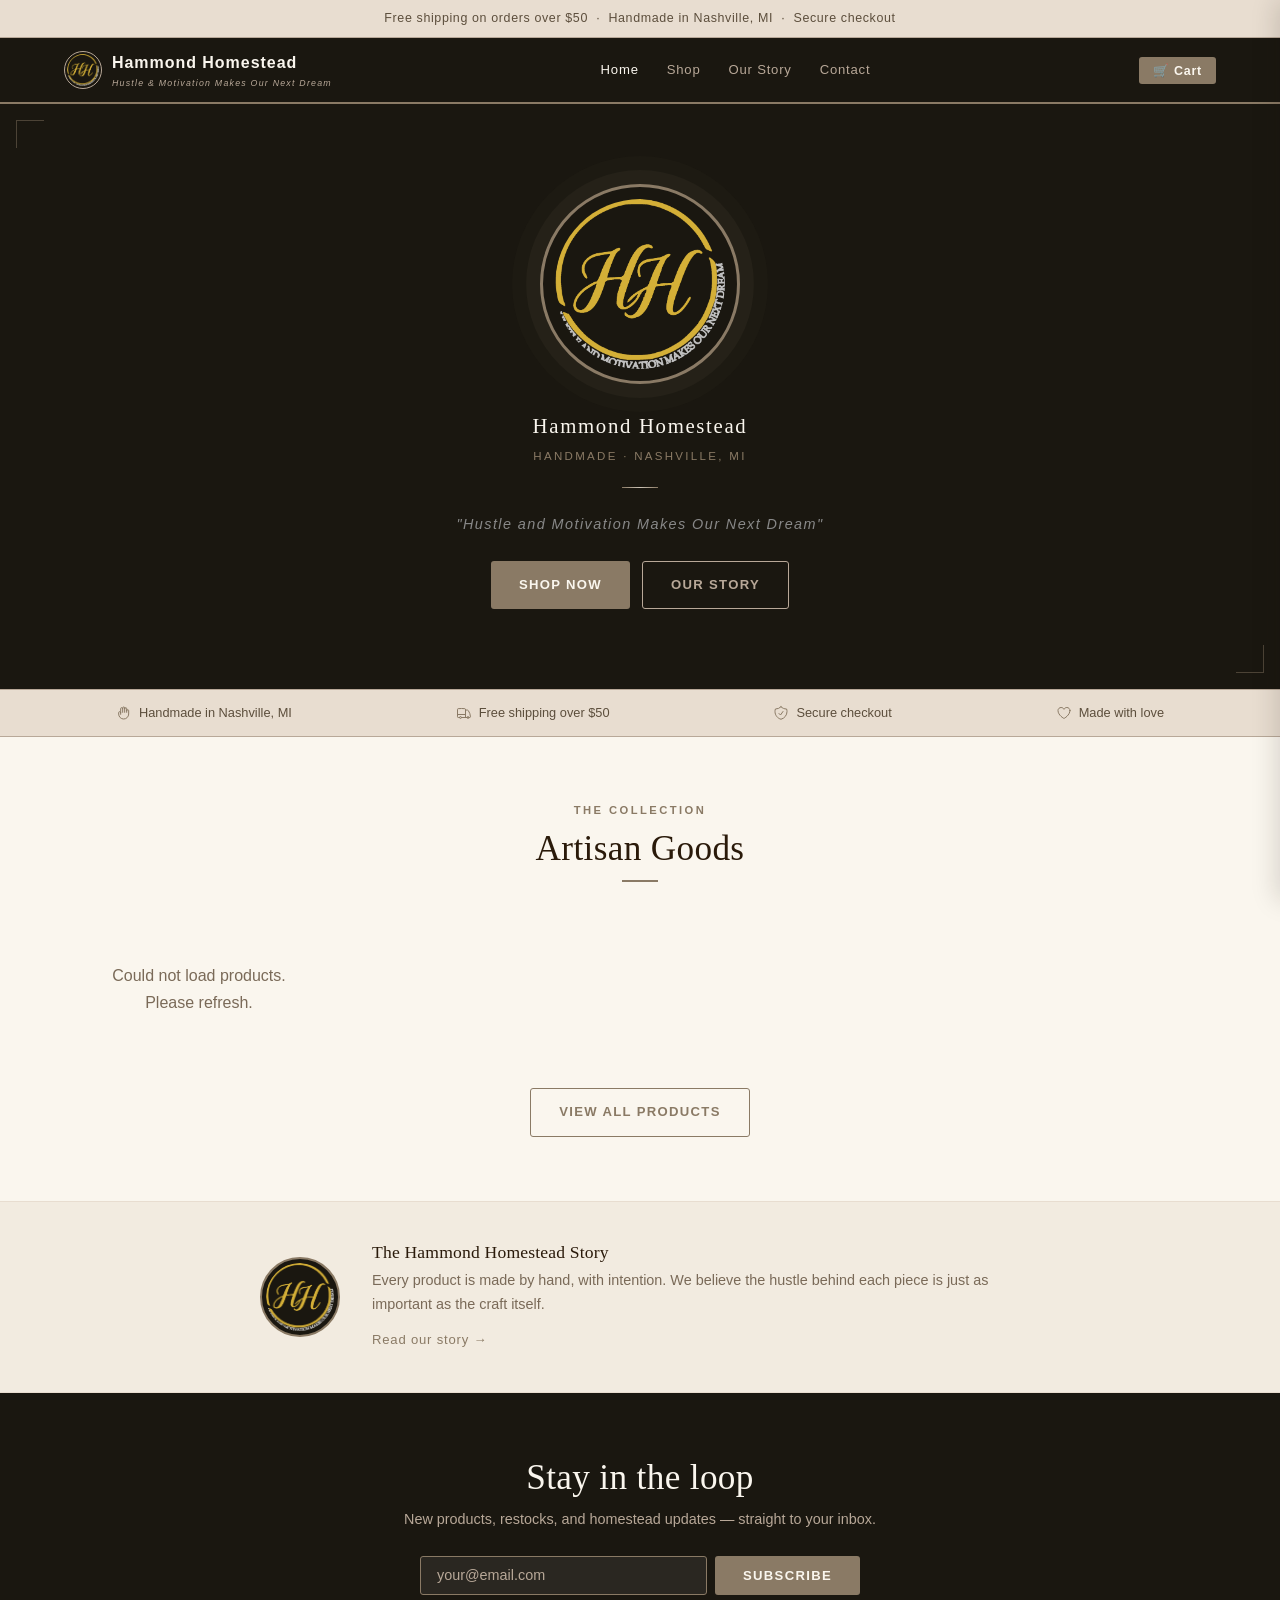
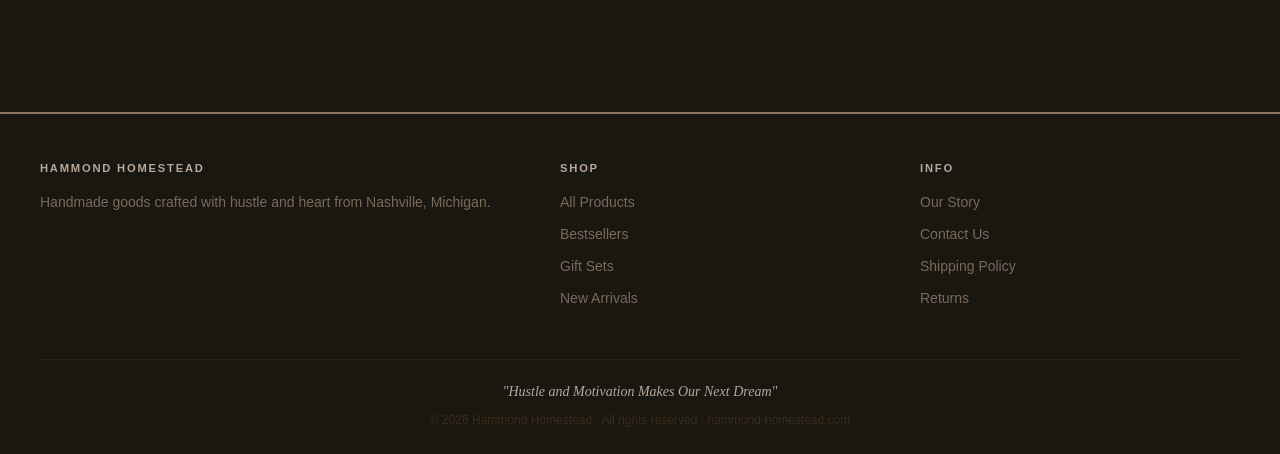
==== index.html @ 73b8877f "Add files via upload" ====
<!DOCTYPE html>
<html lang="en">
<head>
  <meta charset="UTF-8">
  <meta name="viewport" content="width=device-width, initial-scale=1.0">
  <meta name="description" content="Hammond Homestead — Handmade artisan goods crafted with hustle and heart from Nashville, Michigan.">
  <title>Hammond Homestead — Handmade Artisan Goods</title>
  <link rel="stylesheet" href="css/style.css">
  <link rel="icon" href="images/favicon.png" type="image/png">
</head>
<body>

<!-- ANNOUNCEMENT BAR -->
<div class="announcement-bar">
  Free shipping on orders over $50 &nbsp;·&nbsp; Handmade in Nashville, MI &nbsp;·&nbsp; Secure checkout
</div>

<!-- HEADER -->
<header class="site-header">
  <div class="container header-inner">
    <a href="index.html" class="header-logo">
      <div class="header-logo-ring">
        <img src="images/logo.png" alt="HH" onerror="this.style.display='none';this.nextElementSibling.style.display='block'">
        <span style="display:none;">HH</span>
      </div>
      <div class="header-logo-text">
        Hammond Homestead
        <small>Hustle &amp; Motivation Makes Our Next Dream</small>
      </div>
    </a>
    <nav class="header-nav">
      <a href="index.html" class="active">Home</a>
      <a href="shop.html">Shop</a>
      <a href="story.html">Our Story</a>
      <a href="contact.html">Contact</a>
    </nav>
    <div class="header-actions">
      <button class="cart-btn" onclick="openCart()">
        🛒 Cart <span class="cart-count" style="display:none;">0</span>
      </button>
      <button class="menu-toggle" onclick="toggleMenu()" aria-label="Menu">☰</button>
    </div>
  </div>
  <div class="mobile-menu" id="mobile-menu">
    <a href="index.html">Home</a>
    <a href="shop.html">Shop</a>
    <a href="story.html">Our Story</a>
    <a href="contact.html">Contact</a>
  </div>
</header>

<!-- HERO -->
<section class="hero">
  <div class="hero-content">
    <div style="position:relative;display:inline-block;margin-bottom:24px;">
      <div style="width:200px;height:200px;border-radius:50%;border:3px solid #8A7A65;background:#1A1710;display:flex;align-items:center;justify-content:center;margin:0 auto;box-shadow:0 0 0 14px rgba(138,122,101,0.07),0 0 0 28px rgba(138,122,101,0.03);">
        <img src="images/logo.png" alt="Hammond Homestead" style="width:170px;height:170px;object-fit:contain;border-radius:50%;"
          onerror="this.style.display='none';this.nextElementSibling.style.display='block'">
        <span style="display:none;font-size:72px;font-style:italic;font-weight:bold;color:#FAF6EE;font-family:Georgia,serif;">HH</span>
      </div>
    </div>
    <div style="font-size:1.3rem;color:#FAF6EE;font-family:Georgia,serif;letter-spacing:.08em;margin-bottom:4px;">Hammond Homestead</div>
    <div style="font-size:.72rem;color:#8A7A65;font-family:Arial,sans-serif;letter-spacing:.2em;text-transform:uppercase;margin-bottom:20px;">Handmade &middot; Nashville, MI</div>
    <hr class="hero-rule">
    <p class="hero-sub">"Hustle and Motivation Makes Our Next Dream"</p>
    <div class="hero-btns">
      <a href="shop.html" class="btn btn-primary">Shop Now</a>
      <a href="story.html" class="btn btn-ghost">Our Story</a>
    </div>
  </div>
</section>

<!-- TRUST BAR -->
<div class="trust-bar">
  <div class="trust-bar-inner">
    <div class="trust-item">
      <svg width="16" height="16" fill="none" stroke="currentColor" stroke-width="1.5" viewBox="0 0 24 24"><path stroke-linecap="round" stroke-linejoin="round" d="M7 11.5V14m0-2.5v-6a1.5 1.5 0 113 0m-3 6a1.5 1.5 0 00-3 0v2a7.5 7.5 0 0015 0v-5a1.5 1.5 0 00-3 0m-6-3V11m0-5.5v-1a1.5 1.5 0 013 0v1m0 0V11m0-5.5a1.5 1.5 0 013 0v3m0 0V11"/></svg>
      Handmade in Nashville, MI
    </div>
    <div class="trust-item">
      <svg width="16" height="16" fill="none" stroke="currentColor" stroke-width="1.5" viewBox="0 0 24 24"><path stroke-linecap="round" stroke-linejoin="round" d="M8.25 18.75a1.5 1.5 0 01-3 0m3 0a1.5 1.5 0 00-3 0m3 0h6m-9 0H3.375a1.125 1.125 0 01-1.125-1.125V14.25m17.25 4.5a1.5 1.5 0 01-3 0m3 0a1.5 1.5 0 00-3 0m3 0h1.125c.621 0 1.129-.504 1.09-1.124a17.902 17.902 0 00-3.213-9.193 2.056 2.056 0 00-1.58-.86H14.25M16.5 18.75h-2.25m0-11.177v-.958c0-.568-.422-1.048-.987-1.106a48.554 48.554 0 00-10.026 0 1.106 1.106 0 00-.987 1.106v7.635m12-6.677v6.677m0 4.5v-4.5m0 0h-12"/></svg>
      Free shipping over $50
    </div>
    <div class="trust-item">
      <svg width="16" height="16" fill="none" stroke="currentColor" stroke-width="1.5" viewBox="0 0 24 24"><path stroke-linecap="round" stroke-linejoin="round" d="M9 12.75L11.25 15 15 9.75m-3-7.036A11.959 11.959 0 013.598 6 11.99 11.99 0 003 9.749c0 5.592 3.824 10.29 9 11.623 5.176-1.332 9-6.03 9-11.622 0-1.31-.21-2.571-.598-3.751h-.152c-3.196 0-6.1-1.248-8.25-3.285z"/></svg>
      Secure checkout
    </div>
    <div class="trust-item">
      <svg width="16" height="16" fill="none" stroke="currentColor" stroke-width="1.5" viewBox="0 0 24 24"><path stroke-linecap="round" stroke-linejoin="round" d="M21 8.25c0-2.485-2.099-4.5-4.688-4.5-1.935 0-3.597 1.126-4.312 2.733-.715-1.607-2.377-2.733-4.313-2.733C5.1 3.75 3 5.765 3 8.25c0 7.22 9 12 9 12s9-4.78 9-12z"/></svg>
      Made with love
    </div>
  </div>
</div>

<!-- FEATURED PRODUCTS -->
<section class="section">
  <div class="container">
    <div class="section-header">
      <span class="eyebrow">The Collection</span>
      <h2>Artisan Goods</h2>
      <hr class="section-rule">
    </div>
    <div class="product-grid" id="featured-products"></div>
    <div style="text-align:center;margin-top:2.5rem;">
      <a href="shop.html" class="btn btn-outline">View All Products</a>
    </div>
  </div>
</section>

<!-- STORY BAND -->
<div class="story-band">
  <div class="story-band-inner">
    <div class="story-seal">
      <img src="images/logo.png" alt="HH" onerror="this.style.display='none';this.nextElementSibling.style.display='block'">
      <span style="display:none;">HH</span>
    </div>
    <div class="story-text">
      <h3>The Hammond Homestead Story</h3>
      <p>Every product is made by hand, with intention. We believe the hustle behind each piece is just as important as the craft itself.</p>
      <a href="story.html">Read our story →</a>
    </div>
  </div>
</div>

<!-- NEWSLETTER -->
<section class="newsletter">
  <div class="container">
    <h2>Stay in the loop</h2>
    <p>New products, restocks, and homestead updates — straight to your inbox.</p>
    <form class="newsletter-form" id="newsletter-form">
      <input type="email" placeholder="your@email.com" required>
      <button type="submit" class="btn btn-primary">Subscribe</button>
    </form>
    <p class="newsletter-msg" id="newsletter-msg"></p>
  </div>
</section>

<!-- CART DRAWER -->
<div class="cart-overlay" id="cart-overlay"></div>
<div class="cart-drawer" id="cart-drawer">
  <div class="cart-drawer-header">
    <h3>Your Cart</h3>
    <button class="cart-close" onclick="closeCart()">✕</button>
  </div>
  <div class="cart-items" id="cart-items">
    <div class="cart-empty" id="cart-empty">Your cart is empty.</div>
  </div>
  <div class="cart-footer hidden" id="cart-footer">
    <div class="cart-subtotal">
      <span>Subtotal</span>
      <span class="cart-subtotal-amount" id="cart-subtotal">$0.00</span>
    </div>
    <a href="checkout.html" class="btn btn-primary btn-full">Checkout →</a>
    <button onclick="closeCart()" class="btn btn-outline btn-full mt-1">Continue Shopping</button>
  </div>
</div>

<!-- FOOTER -->
<footer class="site-footer">
  <div class="footer-grid">
    <div class="footer-col">
      <h4>Hammond Homestead</h4>
      <p>Handmade goods crafted with hustle and heart from Nashville, Michigan.</p>
    </div>
    <div class="footer-col">
      <h4>Shop</h4>
      <a href="shop.html">All Products</a>
      <a href="shop.html">Bestsellers</a>
      <a href="shop.html">Gift Sets</a>
      <a href="shop.html">New Arrivals</a>
    </div>
    <div class="footer-col">
      <h4>Info</h4>
      <a href="story.html">Our Story</a>
      <a href="contact.html">Contact Us</a>
      <a href="shipping.html">Shipping Policy</a>
      <a href="returns.html">Returns</a>
    </div>
  </div>
  <div class="footer-bottom">
    <p class="footer-slogan">"Hustle and Motivation Makes Our Next Dream"</p>
    <p class="footer-copy">© 2026 Hammond Homestead · All rights reserved · hammond-homestead.com</p>
  </div>
</footer>

<script src="js/app.js"></script>
<script src="js/enhancements.js"></script>
<script src="js/footer-social.js"></script>
<script>
  loadProducts('featured-products', 4);
</script>
</body>
</html>
---- css/style.css ----
/* ============================================================
   HAMMOND HOMESTEAD — Main Stylesheet
   hammond-homestead.com
   ============================================================ */

:root {
  --dark:        #1A1710;
  --cream:       #FAF6EE;
  --cream-mid:   #F2EBE0;
  --cream-dark:  #E8DDD0;
  --taupe:       #8A7A65;
  --taupe-light: #B8A898;
  --taupe-dark:  #5C4E3C;
  --ink:         #2A1A0A;
  --muted:       #7A6A58;
  --white:       #FFFFFF;
  --error:       #C0392B;
  --success:     #27AE60;
}

*, *::before, *::after { box-sizing: border-box; margin: 0; padding: 0; }

html { font-size: 16px; scroll-behavior: smooth; }

body {
  background: var(--cream);
  color: var(--ink);
  font-family: Arial, Helvetica, sans-serif;
  font-size: 1rem;
  line-height: 1.7;
  -webkit-font-smoothing: antialiased;
}

img { display: block; max-width: 100%; height: auto; }
a { color: var(--taupe); text-decoration: none; transition: color 0.2s; }
a:hover { color: var(--taupe-dark); }
ul { list-style: none; }
button { cursor: pointer; font-family: inherit; }

/* ── TYPOGRAPHY ── */
h1, h2, h3, h4 {
  font-family: 'Georgia', 'Times New Roman', serif;
  font-weight: 400;
  color: var(--ink);
  line-height: 1.2;
  letter-spacing: 0.01em;
}
h1 { font-size: clamp(2rem, 5vw, 3rem); }
h2 { font-size: clamp(1.5rem, 3vw, 2.2rem); }
h3 { font-size: clamp(1.1rem, 2vw, 1.5rem); }
h4 { font-size: 1.05rem; }

.eyebrow {
  font-size: 0.7rem;
  font-weight: 700;
  letter-spacing: 0.22em;
  text-transform: uppercase;
  color: var(--taupe);
  display: block;
  margin-bottom: 0.5rem;
  font-family: Arial, sans-serif;
}

/* ── LAYOUT ── */
.container {
  max-width: 1200px;
  margin: 0 auto;
  padding: 0 1.5rem;
}

.section { padding: 64px 0; }
.section--dark { background: var(--dark); }
.section--mid { background: var(--cream-mid); }

.section-header {
  text-align: center;
  margin-bottom: 3rem;
}
.section-header h2 { margin-bottom: 0.4rem; }
.section-rule {
  width: 36px; height: 2px;
  background: var(--taupe);
  margin: 0.6rem auto 0;
  border: none;
  display: block;
}

/* ── BUTTONS ── */
.btn {
  display: inline-flex;
  align-items: center;
  justify-content: center;
  gap: 0.5rem;
  padding: 0.75rem 1.75rem;
  font-size: 0.82rem;
  font-weight: 700;
  font-family: Arial, sans-serif;
  letter-spacing: 0.1em;
  text-transform: uppercase;
  border-radius: 3px;
  border: none;
  transition: background 0.2s, transform 0.15s, color 0.2s;
  cursor: pointer;
  white-space: nowrap;
}
.btn:hover { transform: translateY(-1px); }
.btn:active { transform: translateY(0); }

.btn-primary { background: var(--taupe); color: var(--cream); }
.btn-primary:hover { background: var(--taupe-dark); color: var(--cream); }

.btn-dark { background: var(--dark); color: var(--cream); }
.btn-dark:hover { background: var(--taupe-dark); color: var(--cream); }

.btn-ghost { background: transparent; color: var(--taupe-light); border: 1px solid var(--taupe-light); }
.btn-ghost:hover { background: var(--taupe); color: var(--cream); border-color: var(--taupe); }

.btn-outline { background: transparent; color: var(--taupe); border: 1px solid var(--taupe); }
.btn-outline:hover { background: var(--taupe); color: var(--cream); }

.btn-full { width: 100%; }
.btn-sm { padding: 0.5rem 1rem; font-size: 0.75rem; }

/* ── FORMS ── */
.field { margin-bottom: 1rem; }
.field label {
  display: block;
  font-size: 0.75rem;
  font-weight: 700;
  color: var(--muted);
  letter-spacing: 0.07em;
  text-transform: uppercase;
  margin-bottom: 5px;
}
.field input,
.field textarea,
.field select {
  width: 100%;
  padding: 0.65rem 0.9rem;
  border: 1px solid var(--cream-dark);
  border-radius: 3px;
  background: var(--white);
  color: var(--ink);
  font-size: 0.95rem;
  font-family: Arial, sans-serif;
  transition: border-color 0.2s, box-shadow 0.2s;
  appearance: none;
}
.field input:focus,
.field textarea:focus,
.field select:focus {
  border-color: var(--taupe);
  outline: none;
  box-shadow: 0 0 0 3px rgba(138,122,101,0.12);
}
.field input::placeholder,
.field textarea::placeholder { color: var(--taupe-light); }
.field textarea { resize: vertical; min-height: 100px; }
.field-row { display: grid; grid-template-columns: 1fr 1fr; gap: 1rem; }

.field-error { color: var(--error); font-size: 0.8rem; margin-top: 4px; display: none; }
.field.has-error input,
.field.has-error textarea { border-color: var(--error); }
.field.has-error .field-error { display: block; }

/* ── HEADER ── */
.site-header {
  background: var(--dark);
  border-bottom: 2px solid var(--taupe);
  position: sticky;
  top: 0;
  z-index: 500;
}

.header-inner {
  display: flex;
  align-items: center;
  justify-content: space-between;
  height: 64px;
  gap: 1rem;
}

.header-logo {
  display: flex;
  align-items: center;
  gap: 10px;
  text-decoration: none;
}
.header-logo-ring {
  width: 38px; height: 38px;
  border-radius: 50%;
  border: 1.5px solid var(--taupe-light);
  display: flex; align-items: center; justify-content: center;
  flex-shrink: 0;
}
.header-logo-ring img {
  width: 32px; height: 32px;
  object-fit: contain;
  border-radius: 50%;
}
.header-logo-ring span {
  font-size: 15px;
  font-style: italic;
  font-weight: bold;
  color: var(--cream);
  font-family: Georgia, serif;
}
.header-logo-text {
  font-size: 1rem;
  font-weight: bold;
  color: var(--cream);
  letter-spacing: 0.06em;
  font-family: Arial, sans-serif;
}
.header-logo-text small {
  display: block;
  font-size: 0.55rem;
  color: var(--taupe-light);
  letter-spacing: 0.14em;
  font-style: italic;
  font-weight: 400;
}

.header-nav {
  display: flex;
  align-items: center;
  gap: 1.75rem;
}
.header-nav a {
  font-size: 0.82rem;
  color: var(--taupe-light);
  letter-spacing: 0.06em;
  font-family: Arial, sans-serif;
  text-decoration: none;
  transition: color 0.2s;
}
.header-nav a:hover { color: var(--cream); }
.header-nav a.active { color: var(--cream); }

.header-actions { display: flex; align-items: center; gap: 0.75rem; }

.cart-btn {
  background: var(--taupe);
  color: var(--cream);
  border: none;
  padding: 6px 14px;
  border-radius: 3px;
  font-size: 0.78rem;
  font-weight: 700;
  font-family: Arial, sans-serif;
  letter-spacing: 0.06em;
  cursor: pointer;
  display: flex;
  align-items: center;
  gap: 6px;
  transition: background 0.2s;
  position: relative;
}
.cart-btn:hover { background: var(--taupe-dark); }
.cart-count {
  background: var(--cream);
  color: var(--taupe-dark);
  font-size: 0.65rem;
  font-weight: 700;
  min-width: 18px;
  height: 18px;
  border-radius: 50%;
  display: inline-flex;
  align-items: center;
  justify-content: center;
}

/* Mobile menu */
.menu-toggle {
  display: none;
  background: none;
  border: none;
  color: var(--cream);
  font-size: 1.5rem;
  cursor: pointer;
  padding: 4px;
}

.mobile-menu {
  display: none;
  background: var(--dark);
  border-top: 1px solid #2A2215;
  padding: 1rem 1.5rem;
}
.mobile-menu.open { display: block; }
.mobile-menu a {
  display: block;
  color: var(--taupe-light);
  font-size: 0.9rem;
  font-family: Arial, sans-serif;
  padding: 0.6rem 0;
  border-bottom: 1px solid #2A2215;
  text-decoration: none;
}
.mobile-menu a:hover { color: var(--cream); }

@media (max-width: 768px) {
  .header-nav { display: none; }
  .menu-toggle { display: block; }
}

/* ── ANNOUNCEMENT BAR ── */
.announcement-bar {
  background: var(--cream-dark);
  border-bottom: 1px solid var(--taupe-light);
  padding: 8px 1.5rem;
  text-align: center;
  font-size: 0.78rem;
  color: var(--taupe-dark);
  font-family: Arial, sans-serif;
  letter-spacing: 0.05em;
}

/* ── HERO ── */
.hero {
  background: var(--dark);
  padding: 80px 1.5rem;
  text-align: center;
  position: relative;
  overflow: hidden;
}
.hero::before {
  content: '';
  position: absolute;
  top: 16px; left: 16px;
  width: 28px; height: 28px;
  border-top: 1.5px solid var(--taupe);
  border-left: 1.5px solid var(--taupe);
  opacity: 0.45;
}
.hero::after {
  content: '';
  position: absolute;
  bottom: 16px; right: 16px;
  width: 28px; height: 28px;
  border-bottom: 1.5px solid var(--taupe);
  border-right: 1.5px solid var(--taupe);
  opacity: 0.45;
}
.hero-content { position: relative; z-index: 2; max-width: 700px; margin: 0 auto; }
.hero h1 { color: var(--cream); margin-bottom: 0.5rem; }
.hero h1 em { color: var(--taupe-light); font-style: italic; }
.hero-sub {
  color: #888;
  font-style: italic;
  letter-spacing: 0.1em;
  font-size: 0.9rem;
  margin-bottom: 1.5rem;
}
.hero-rule {
  width: 36px; height: 1.5px;
  background: var(--taupe);
  margin: 0 auto 1.5rem;
  border: none;
  display: block;
}
.hero-btns { display: flex; gap: 0.75rem; justify-content: center; flex-wrap: wrap; }

/* Hero with background image */
.hero-media {
  position: absolute;
  inset: 0;
  z-index: 1;
}
.hero-media img {
  width: 100%; height: 100%;
  object-fit: cover;
  opacity: 0.3;
}

/* ── TRUST BAR ── */
.trust-bar {
  background: var(--cream-dark);
  border-top: 0.5px solid var(--taupe-light);
  border-bottom: 0.5px solid var(--taupe-light);
  padding: 12px 1.5rem;
}
.trust-bar-inner {
  display: flex;
  justify-content: space-around;
  align-items: center;
  flex-wrap: wrap;
  gap: 0.75rem;
  max-width: 1200px;
  margin: 0 auto;
}
.trust-item {
  display: flex;
  align-items: center;
  gap: 7px;
  font-size: 0.8rem;
  color: var(--taupe-dark);
  font-family: Arial, sans-serif;
}
.trust-item svg { color: var(--taupe); flex-shrink: 0; }

/* ── PRODUCT GRID ── */
.product-grid {
  display: grid;
  grid-template-columns: repeat(auto-fill, minmax(240px, 1fr));
  gap: 1.5rem;
}

.product-card {
  background: var(--white);
  border: 0.5px solid var(--cream-dark);
  border-radius: 6px;
  overflow: hidden;
  transition: transform 0.25s, box-shadow 0.25s;
  display: flex;
  flex-direction: column;
}
.product-card:hover {
  transform: translateY(-3px);
  box-shadow: 0 6px 24px rgba(138,122,101,0.14);
}

.product-card-img {
  background: var(--cream-mid);
  aspect-ratio: 1;
  overflow: hidden;
  position: relative;
}
.product-card-img img {
  width: 100%; height: 100%;
  object-fit: cover;
  transition: transform 0.3s;
}
.product-card:hover .product-card-img img { transform: scale(1.04); }

.product-card-placeholder {
  width: 100%; height: 100%;
  display: flex; align-items: center; justify-content: center;
  font-size: 3rem;
  color: var(--taupe-light);
  background: var(--cream-mid);
}

.product-card-badge {
  position: absolute;
  top: 10px; left: 10px;
  background: var(--cream-mid);
  color: var(--taupe-dark);
  border: 0.5px solid var(--cream-dark);
  border-radius: 3px;
  font-size: 0.65rem;
  font-weight: 700;
  letter-spacing: 0.1em;
  text-transform: uppercase;
  padding: 3px 8px;
  font-family: Arial, sans-serif;
}

.product-card-body {
  padding: 1rem;
  flex: 1;
  display: flex;
  flex-direction: column;
  gap: 0.3rem;
}
.product-card-name {
  font-family: Georgia, serif;
  font-size: 0.95rem;
  color: var(--ink);
  line-height: 1.3;
}
.product-card-desc {
  font-size: 0.8rem;
  color: var(--muted);
  line-height: 1.5;
  flex: 1;
  display: -webkit-box;
  -webkit-line-clamp: 2;
  -webkit-box-orient: vertical;
  overflow: hidden;
}
.product-card-price {
  font-size: 1rem;
  font-weight: 700;
  color: var(--taupe-dark);
  margin-top: 0.4rem;
}
.product-card-footer {
  display: flex;
  align-items: center;
  justify-content: space-between;
  gap: 0.5rem;
  margin-top: 0.75rem;
}

/* ── STORY BAND ── */
.story-band {
  background: var(--cream-mid);
  border-top: 0.5px solid var(--cream-dark);
  border-bottom: 0.5px solid var(--cream-dark);
  padding: 40px 1.5rem;
}
.story-band-inner {
  display: flex;
  align-items: center;
  gap: 2rem;
  max-width: 760px;
  margin: 0 auto;
}
.story-seal {
  width: 80px; height: 80px;
  border-radius: 50%;
  border: 2px solid var(--taupe);
  background: var(--dark);
  display: flex; align-items: center; justify-content: center;
  flex-shrink: 0;
}
.story-seal img { width: 68px; height: 68px; object-fit: contain; border-radius: 50%; }
.story-seal span {
  font-size: 28px;
  font-style: italic;
  color: var(--cream);
  font-family: Georgia, serif;
}
.story-text h3 { margin-bottom: 0.4rem; font-size: 1.1rem; }
.story-text p { font-size: 0.9rem; color: var(--muted); line-height: 1.65; margin-bottom: 0.5rem; }
.story-text a { font-size: 0.82rem; color: var(--taupe); letter-spacing: 0.06em; }

/* ── NEWSLETTER ── */
.newsletter { background: var(--dark); padding: 64px 1.5rem; text-align: center; }
.newsletter h2 { color: var(--cream); margin-bottom: 0.5rem; }
.newsletter p { color: var(--taupe-light); font-size: 0.9rem; margin-bottom: 1.5rem; }
.newsletter-form {
  display: flex;
  gap: 0.5rem;
  max-width: 440px;
  margin: 0 auto;
}
.newsletter-form input {
  flex: 1;
  padding: 0.65rem 1rem;
  border: 1px solid var(--taupe);
  border-radius: 3px;
  background: rgba(255,255,255,0.07);
  color: var(--cream);
  font-size: 0.9rem;
  font-family: Arial, sans-serif;
}
.newsletter-form input::placeholder { color: var(--taupe-light); }
.newsletter-form input:focus { outline: none; border-color: var(--taupe-light); }
.newsletter-msg { margin-top: 0.75rem; font-size: 0.85rem; color: var(--taupe-light); min-height: 1.2em; }

/* ── PRODUCT PAGE ── */
.product-page { padding: 48px 0; }
.product-layout {
  display: grid;
  grid-template-columns: 1fr 1fr;
  gap: 3rem;
  align-items: start;
}
@media (max-width: 768px) { .product-layout { grid-template-columns: 1fr; } }

.product-gallery-main {
  background: var(--cream-mid);
  border-radius: 6px;
  border: 0.5px solid var(--cream-dark);
  overflow: hidden;
  aspect-ratio: 1;
  display: flex; align-items: center; justify-content: center;
}
.product-gallery-main img { width: 100%; height: 100%; object-fit: cover; }
.product-gallery-main .placeholder { font-size: 5rem; color: var(--taupe-light); }

.product-gallery-thumbs {
  display: flex;
  gap: 8px;
  margin-top: 10px;
  flex-wrap: wrap;
}
.product-thumb {
  width: 64px; height: 64px;
  border-radius: 4px;
  border: 1.5px solid transparent;
  overflow: hidden;
  cursor: pointer;
  background: var(--cream-mid);
  transition: border-color 0.2s;
  flex-shrink: 0;
}
.product-thumb img { width: 100%; height: 100%; object-fit: cover; }
.product-thumb.active { border-color: var(--taupe); }
.product-thumb:hover { border-color: var(--taupe-light); }

.product-info-badge {
  display: inline-block;
  background: var(--cream-mid);
  color: var(--taupe-dark);
  border: 0.5px solid var(--cream-dark);
  border-radius: 3px;
  font-size: 0.7rem;
  font-weight: 700;
  letter-spacing: 0.1em;
  text-transform: uppercase;
  padding: 3px 10px;
  margin-bottom: 0.75rem;
  font-family: Arial, sans-serif;
}
.product-info h1 { font-size: clamp(1.4rem, 3vw, 2rem); margin-bottom: 0.4rem; }
.product-info-price {
  font-size: 1.6rem;
  font-weight: 700;
  color: var(--taupe-dark);
  font-family: Arial, sans-serif;
  margin-bottom: 0.75rem;
}
.product-info-desc {
  color: var(--muted);
  font-size: 0.925rem;
  line-height: 1.75;
  margin-bottom: 1.25rem;
  padding-bottom: 1.25rem;
  border-bottom: 1px solid var(--cream-dark);
}
.product-qty-row {
  display: flex;
  align-items: center;
  gap: 1rem;
  margin-bottom: 1rem;
}
.qty-label { font-size: 0.78rem; font-weight: 700; color: var(--muted); letter-spacing: 0.06em; text-transform: uppercase; }
.qty-ctrl {
  display: flex;
  align-items: center;
  border: 1px solid var(--cream-dark);
  border-radius: 3px;
  overflow: hidden;
}
.qty-ctrl button {
  background: none;
  border: none;
  width: 36px; height: 36px;
  font-size: 1.1rem;
  color: var(--taupe);
  cursor: pointer;
  display: flex; align-items: center; justify-content: center;
  transition: background 0.2s;
}
.qty-ctrl button:hover { background: var(--cream-mid); }
.qty-ctrl input {
  width: 48px;
  text-align: center;
  border: none;
  border-left: 1px solid var(--cream-dark);
  border-right: 1px solid var(--cream-dark);
  font-size: 0.95rem;
  color: var(--ink);
  height: 36px;
  -moz-appearance: textfield;
}
.qty-ctrl input::-webkit-outer-spin-button,
.qty-ctrl input::-webkit-inner-spin-button { -webkit-appearance: none; }

.product-add-row { display: flex; flex-direction: column; gap: 0.6rem; margin-bottom: 1.25rem; }

.product-details {
  border-top: 1px solid var(--cream-dark);
  padding-top: 1rem;
  display: flex;
  flex-direction: column;
  gap: 0;
}
.product-detail-row {
  display: flex;
  align-items: center;
  gap: 0.6rem;
  padding: 0.55rem 0;
  border-bottom: 0.5px solid var(--cream-mid);
  font-size: 0.875rem;
  color: var(--muted);
}
.product-detail-row svg { color: var(--taupe); flex-shrink: 0; }

/* ── CART DRAWER ── */
.cart-overlay {
  position: fixed; inset: 0;
  background: rgba(26,23,16,0.55);
  z-index: 900;
  opacity: 0;
  pointer-events: none;
  transition: opacity 0.3s;
}
.cart-overlay.open { opacity: 1; pointer-events: all; }

.cart-drawer {
  position: fixed;
  top: 0; right: 0;
  width: 100%;
  max-width: 420px;
  height: 100vh;
  background: var(--cream);
  z-index: 1000;
  display: flex;
  flex-direction: column;
  transform: translateX(100%);
  transition: transform 0.3s ease;
  box-shadow: -4px 0 24px rgba(26,23,16,0.15);
}
.cart-drawer.open { transform: translateX(0); }

.cart-drawer-header {
  background: var(--dark);
  border-bottom: 1px solid var(--taupe);
  padding: 1rem 1.25rem;
  display: flex;
  align-items: center;
  justify-content: space-between;
}
.cart-drawer-header h3 { color: var(--cream); font-size: 1rem; font-family: Arial, sans-serif; font-weight: 700; letter-spacing: 0.06em; }
.cart-close {
  background: none; border: none;
  color: var(--taupe-light);
  font-size: 1.3rem;
  cursor: pointer;
  transition: color 0.2s;
}
.cart-close:hover { color: var(--cream); }

.cart-items { flex: 1; overflow-y: auto; padding: 1rem 1.25rem; }

.cart-item {
  display: flex;
  gap: 0.75rem;
  padding: 0.85rem 0;
  border-bottom: 1px solid var(--cream-dark);
  align-items: flex-start;
}
.cart-item-img {
  width: 64px; height: 64px;
  border-radius: 4px;
  background: var(--cream-mid);
  overflow: hidden;
  flex-shrink: 0;
  display: flex; align-items: center; justify-content: center;
  font-size: 1.5rem;
}
.cart-item-img img { width: 100%; height: 100%; object-fit: cover; }
.cart-item-info { flex: 1; }
.cart-item-name { font-size: 0.875rem; font-family: Georgia, serif; color: var(--ink); line-height: 1.3; margin-bottom: 3px; }
.cart-item-price { font-size: 0.85rem; font-weight: 700; color: var(--taupe-dark); }
.cart-item-remove {
  background: none; border: none;
  color: var(--taupe-light); font-size: 0.8rem;
  cursor: pointer; margin-top: 4px;
  text-decoration: underline;
  transition: color 0.2s;
  font-family: Arial, sans-serif;
  display: block;
}
.cart-item-remove:hover { color: var(--error); }

.cart-empty {
  text-align: center;
  padding: 3rem 1rem;
  color: var(--muted);
  font-size: 0.9rem;
}

.cart-footer {
  padding: 1.25rem;
  border-top: 1px solid var(--cream-dark);
  background: var(--cream);
}
.cart-subtotal {
  display: flex;
  justify-content: space-between;
  align-items: center;
  margin-bottom: 1rem;
}
.cart-subtotal span:first-child { font-size: 0.82rem; color: var(--muted); text-transform: uppercase; letter-spacing: 0.06em; }
.cart-subtotal-amount { font-size: 1.2rem; font-weight: 700; color: var(--ink); }

/* ── CHECKOUT PAGE ── */
.checkout-page { padding: 48px 0; }
.checkout-layout {
  display: grid;
  grid-template-columns: 1fr 1fr;
  gap: 2.5rem;
  align-items: start;
}
@media (max-width: 768px) { .checkout-layout { grid-template-columns: 1fr; } }

.checkout-summary {
  background: var(--cream-mid);
  border: 0.5px solid var(--cream-dark);
  border-radius: 6px;
  padding: 1.5rem;
  position: sticky;
  top: 80px;
}
.checkout-summary h3 {
  font-size: 0.75rem;
  font-weight: 700;
  letter-spacing: 0.14em;
  text-transform: uppercase;
  color: var(--taupe);
  font-family: Arial, sans-serif;
  margin-bottom: 1rem;
  padding-bottom: 0.75rem;
  border-bottom: 1px solid var(--cream-dark);
}
.checkout-line {
  display: flex;
  justify-content: space-between;
  font-size: 0.875rem;
  font-family: Arial, sans-serif;
  color: var(--ink);
  padding: 4px 0;
}
.checkout-line.muted { color: var(--muted); }
.checkout-total {
  border-top: 1px solid var(--cream-dark);
  margin-top: 0.75rem;
  padding-top: 0.75rem;
  font-weight: 700;
  font-size: 1.1rem;
  display: flex;
  justify-content: space-between;
  font-family: Arial, sans-serif;
  color: var(--taupe-dark);
}

.payment-divider {
  display: flex;
  align-items: center;
  gap: 0.75rem;
  margin: 1rem 0;
  color: var(--muted);
  font-size: 0.78rem;
  font-family: Arial, sans-serif;
}
.payment-divider::before,
.payment-divider::after {
  content: '';
  flex: 1;
  height: 1px;
  background: var(--cream-dark);
}

.paypal-btn {
  width: 100%;
  background: #FFC439;
  color: #003087;
  border: none;
  border-radius: 3px;
  padding: 0.75rem;
  font-size: 0.9rem;
  font-weight: 700;
  font-family: Arial, sans-serif;
  cursor: pointer;
  letter-spacing: 0.04em;
  transition: background 0.2s;
  display: flex;
  align-items: center;
  justify-content: center;
  gap: 0.5rem;
}
.paypal-btn:hover { background: #f0b429; }

.checkout-form h2 {
  font-size: 1.3rem;
  margin-bottom: 1.5rem;
  padding-bottom: 0.75rem;
  border-bottom: 2px solid var(--taupe);
}

/* Stripe card element */
#card-element {
  border: 1px solid var(--cream-dark);
  border-radius: 3px;
  padding: 0.65rem 0.9rem;
  background: var(--white);
  transition: border-color 0.2s;
}
#card-element.StripeElement--focus { border-color: var(--taupe); }
#card-element.StripeElement--invalid { border-color: var(--error); }
#card-errors { color: var(--error); font-size: 0.8rem; margin-top: 6px; min-height: 1.2em; }

.secure-note {
  text-align: center;
  font-size: 0.78rem;
  color: var(--muted);
  margin-top: 0.75rem;
  display: flex;
  align-items: center;
  justify-content: center;
  gap: 5px;
  font-family: Arial, sans-serif;
}

/* ── ORDER CONFIRMATION ── */
.confirmation-page { padding: 80px 1.5rem; text-align: center; }
.confirmation-icon {
  width: 72px; height: 72px;
  background: var(--cream-mid);
  border: 2px solid var(--taupe);
  border-radius: 50%;
  display: flex; align-items: center; justify-content: center;
  margin: 0 auto 1.5rem;
  font-size: 2rem;
}
.confirmation-page h1 { margin-bottom: 0.5rem; }
.confirmation-page p { color: var(--muted); max-width: 480px; margin: 0 auto 2rem; font-size: 0.95rem; }
.confirmation-order {
  background: var(--cream-mid);
  border: 0.5px solid var(--cream-dark);
  border-radius: 6px;
  padding: 1.5rem;
  max-width: 480px;
  margin: 0 auto 2rem;
  text-align: left;
}
.confirmation-order h3 {
  font-size: 0.75rem;
  font-weight: 700;
  letter-spacing: 0.14em;
  text-transform: uppercase;
  color: var(--taupe);
  font-family: Arial, sans-serif;
  margin-bottom: 1rem;
}

/* ── STORY PAGE ── */
.story-page { padding: 64px 0; max-width: 760px; margin: 0 auto; }
.story-page h1 { text-align: center; margin-bottom: 0.5rem; }
.story-page .eyebrow { text-align: center; }
.story-page hr { margin: 2rem 0; }
.story-page p { color: var(--muted); font-size: 0.95rem; line-height: 1.8; margin-bottom: 1.25rem; }

/* ── CONTACT PAGE ── */
.contact-page { padding: 64px 0; }
.contact-layout {
  display: grid;
  grid-template-columns: 1fr 1fr;
  gap: 3rem;
  align-items: start;
}
@media (max-width: 768px) { .contact-layout { grid-template-columns: 1fr; } }
.contact-info h2 { margin-bottom: 1rem; }
.contact-info p { color: var(--muted); font-size: 0.9rem; line-height: 1.75; margin-bottom: 1rem; }
.contact-detail {
  display: flex;
  align-items: center;
  gap: 0.6rem;
  font-size: 0.875rem;
  color: var(--muted);
  margin-bottom: 0.6rem;
}
.contact-detail svg { color: var(--taupe); flex-shrink: 0; }

/* ── ADMIN ── */
.admin-page { min-height: 100vh; background: var(--cream); }

.admin-login-wrap {
  min-height: 100vh;
  display: flex;
  align-items: center;
  justify-content: center;
  padding: 2rem;
  background: var(--dark);
}
.admin-login-box {
  background: var(--cream);
  border-radius: 8px;
  padding: 2.5rem;
  width: 100%;
  max-width: 400px;
  border: 1px solid var(--cream-dark);
}
.admin-login-box h2 { text-align: center; margin-bottom: 0.25rem; }
.admin-login-box p { text-align: center; color: var(--muted); font-size: 0.85rem; margin-bottom: 2rem; }
.admin-login-logo {
  text-align: center;
  margin-bottom: 1.5rem;
  font-size: 2rem;
  font-style: italic;
  color: var(--taupe);
  font-family: Georgia, serif;
}

.admin-bar {
  background: var(--dark);
  border-bottom: 2px solid var(--taupe);
  padding: 0 1.5rem;
  height: 56px;
  display: flex;
  align-items: center;
  justify-content: space-between;
}
.admin-bar h1 { color: var(--cream); font-size: 1rem; font-family: Arial, sans-serif; font-weight: 700; letter-spacing: 0.06em; }
.admin-bar-actions { display: flex; align-items: center; gap: 0.75rem; }

.admin-content { padding: 2rem 1.5rem; max-width: 1100px; margin: 0 auto; }

.admin-stats {
  display: grid;
  grid-template-columns: repeat(auto-fit, minmax(160px, 1fr));
  gap: 1rem;
  margin-bottom: 2rem;
}
.admin-stat {
  background: var(--white);
  border: 0.5px solid var(--cream-dark);
  border-radius: 6px;
  padding: 1.25rem;
}
.admin-stat-label { font-size: 0.72rem; color: var(--muted); letter-spacing: 0.1em; text-transform: uppercase; font-family: Arial, sans-serif; margin-bottom: 0.4rem; }
.admin-stat-value { font-size: 1.5rem; font-weight: 700; color: var(--ink); font-family: Arial, sans-serif; }

.admin-grid {
  display: grid;
  grid-template-columns: 1fr 1.4fr;
  gap: 2rem;
  align-items: start;
}
@media (max-width: 900px) { .admin-grid { grid-template-columns: 1fr; } }

.admin-card {
  background: var(--white);
  border: 0.5px solid var(--cream-dark);
  border-radius: 6px;
  overflow: hidden;
}
.admin-card-header {
  padding: 1rem 1.25rem;
  border-bottom: 1px solid var(--cream-dark);
  display: flex;
  align-items: center;
  justify-content: space-between;
}
.admin-card-header h3 { font-size: 0.875rem; font-family: Arial, sans-serif; font-weight: 700; color: var(--ink); letter-spacing: 0.04em; }
.admin-card-body { padding: 1.25rem; }

/* Image upload */
.upload-area {
  border: 1.5px dashed var(--taupe-light);
  border-radius: 4px;
  padding: 1.5rem;
  text-align: center;
  cursor: pointer;
  background: var(--cream-mid);
  transition: border-color 0.2s, background 0.2s;
  position: relative;
}
.upload-area:hover { border-color: var(--taupe); background: var(--cream-dark); }
.upload-area input[type="file"] {
  position: absolute; inset: 0;
  opacity: 0; cursor: pointer; width: 100%; height: 100%;
}
.upload-area p { font-size: 0.82rem; color: var(--muted); margin: 0; }
.upload-area .upload-icon { font-size: 1.5rem; color: var(--taupe-light); margin-bottom: 0.4rem; }
.upload-preview {
  width: 100%; height: 140px;
  object-fit: cover;
  border-radius: 4px;
  display: none;
  margin-bottom: 0.5rem;
}

/* Product list in admin */
.admin-product-list { display: flex; flex-direction: column; }
.admin-product-item {
  display: flex;
  align-items: center;
  gap: 0.75rem;
  padding: 0.85rem 1.25rem;
  border-bottom: 1px solid var(--cream-mid);
  transition: background 0.15s;
}
.admin-product-item:hover { background: var(--cream-mid); }
.admin-product-item:last-child { border-bottom: none; }
.admin-product-thumb {
  width: 48px; height: 48px;
  border-radius: 4px;
  background: var(--cream-mid);
  overflow: hidden;
  flex-shrink: 0;
  display: flex; align-items: center; justify-content: center;
  font-size: 1.3rem;
  border: 0.5px solid var(--cream-dark);
}
.admin-product-thumb img { width: 100%; height: 100%; object-fit: cover; }
.admin-product-info { flex: 1; min-width: 0; }
.admin-product-name { font-size: 0.875rem; font-weight: 700; color: var(--ink); white-space: nowrap; overflow: hidden; text-overflow: ellipsis; }
.admin-product-price { font-size: 0.8rem; color: var(--taupe); }
.admin-product-actions { display: flex; gap: 0.5rem; flex-shrink: 0; }
.admin-product-actions button {
  background: none; border: none;
  font-size: 0.75rem; font-family: Arial, sans-serif;
  cursor: pointer; padding: 4px 8px; border-radius: 3px;
  transition: background 0.15s, color 0.15s;
}
.btn-edit { color: var(--taupe); }
.btn-edit:hover { background: var(--cream-mid); color: var(--taupe-dark); }
.btn-delete { color: var(--error); }
.btn-delete:hover { background: #fdecea; }

.admin-empty {
  padding: 2rem;
  text-align: center;
  color: var(--muted);
  font-size: 0.875rem;
  font-family: Arial, sans-serif;
}

/* Orders table */
.orders-table { width: 100%; border-collapse: collapse; font-size: 0.85rem; }
.orders-table th {
  background: var(--cream-mid);
  color: var(--taupe-dark);
  font-size: 0.7rem;
  letter-spacing: 0.1em;
  text-transform: uppercase;
  padding: 0.65rem 1rem;
  border-bottom: 1px solid var(--cream-dark);
  text-align: left;
  font-family: Arial, sans-serif;
}
.orders-table td {
  padding: 0.75rem 1rem;
  border-bottom: 1px solid var(--cream-dark);
  color: var(--ink);
  font-family: Arial, sans-serif;
}
.orders-table tr:hover td { background: var(--cream-mid); }
.order-status {
  display: inline-block;
  padding: 2px 8px;
  border-radius: 3px;
  font-size: 0.7rem;
  font-weight: 700;
  letter-spacing: 0.06em;
  text-transform: uppercase;
}
.status-paid { background: #d4edda; color: #155724; }
.status-pending { background: var(--cream-dark); color: var(--taupe-dark); }
.status-fulfilled { background: #cce5ff; color: #004085; }

/* ── FOOTER ── */
.site-footer {
  background: var(--dark);
  border-top: 2px solid var(--taupe);
  padding: 48px 1.5rem 24px;
}
.footer-grid {
  display: grid;
  grid-template-columns: 1.5fr 1fr 1fr;
  gap: 2.5rem;
  margin-bottom: 2.5rem;
  max-width: 1200px;
  margin-left: auto;
  margin-right: auto;
}
@media (max-width: 768px) { .footer-grid { grid-template-columns: 1fr 1fr; gap: 1.5rem; } }
@media (max-width: 480px) { .footer-grid { grid-template-columns: 1fr; } }

.footer-col h4 {
  font-size: 0.7rem;
  font-weight: 700;
  letter-spacing: 0.16em;
  text-transform: uppercase;
  color: var(--taupe-light);
  font-family: Arial, sans-serif;
  margin-bottom: 1rem;
}
.footer-col p { color: var(--muted); font-size: 0.875rem; line-height: 1.65; }
.footer-col a {
  display: block;
  color: var(--muted);
  font-size: 0.875rem;
  font-family: Arial, sans-serif;
  margin-bottom: 0.5rem;
  text-decoration: none;
  transition: color 0.2s;
}
.footer-col a:hover { color: var(--taupe-light); }

.footer-bottom {
  border-top: 1px solid #2A2215;
  padding-top: 1.25rem;
  text-align: center;
  max-width: 1200px;
  margin: 0 auto;
}
.footer-slogan {
  font-size: 0.875rem;
  color: var(--taupe-light);
  font-style: italic;
  font-family: Georgia, serif;
  margin-bottom: 0.4rem;
}
.footer-copy { font-size: 0.75rem; color: #3A2C1A; font-family: Arial, sans-serif; }

/* ── BREADCRUMB ── */
.breadcrumb {
  padding: 1rem 0;
  font-size: 0.8rem;
  font-family: Arial, sans-serif;
  color: var(--taupe-light);
  display: flex;
  align-items: center;
  gap: 0.5rem;
  margin-bottom: 1rem;
}
.breadcrumb a { color: var(--taupe); }
.breadcrumb a:hover { color: var(--taupe-dark); }

/* ── TOAST ── */
.toast {
  position: fixed;
  bottom: 1.5rem;
  left: 50%;
  transform: translateX(-50%) translateY(100px);
  background: var(--dark);
  color: var(--cream);
  border-left: 3px solid var(--taupe);
  border-radius: 4px;
  padding: 0.75rem 1.25rem;
  font-size: 0.875rem;
  font-family: Arial, sans-serif;
  z-index: 2000;
  transition: transform 0.3s;
  white-space: nowrap;
}
.toast.show { transform: translateX(-50%) translateY(0); }
.toast.success { border-left-color: var(--success); }
.toast.error { border-left-color: var(--error); }

/* ── PAGE HEADER ── */
.page-header {
  background: var(--dark);
  padding: 48px 1.5rem;
  text-align: center;
  border-bottom: 2px solid var(--taupe);
}
.page-header h1 { color: var(--cream); margin-bottom: 0.4rem; }
.page-header p { color: var(--taupe-light); font-size: 0.9rem; font-style: italic; }

/* ── LOADING ── */
.spinner {
  width: 20px; height: 20px;
  border: 2px solid rgba(255,255,255,0.3);
  border-top-color: var(--cream);
  border-radius: 50%;
  animation: spin 0.7s linear infinite;
  display: inline-block;
}
@keyframes spin { to { transform: rotate(360deg); } }

/* ── PAGINATION ── */
.pagination {
  display: flex;
  gap: 6px;
  justify-content: center;
  margin-top: 3rem;
}
.pagination a, .pagination span {
  display: inline-flex;
  align-items: center;
  justify-content: center;
  width: 38px; height: 38px;
  border: 1px solid var(--cream-dark);
  border-radius: 3px;
  font-size: 0.85rem;
  color: var(--taupe);
  font-family: Arial, sans-serif;
  transition: all 0.2s;
}
.pagination a:hover { background: var(--cream-mid); color: var(--ink); }
.pagination span.current { background: var(--taupe); color: var(--cream); border-color: var(--taupe); }

/* ── SCROLLBAR ── */
::-webkit-scrollbar { width: 5px; }
::-webkit-scrollbar-track { background: var(--cream); }
::-webkit-scrollbar-thumb { background: var(--taupe-light); border-radius: 99px; }
::-webkit-scrollbar-thumb:hover { background: var(--taupe); }

/* ── UTILS ── */
.mt-1 { margin-top: 0.5rem; }
.mt-2 { margin-top: 1rem; }
.mt-3 { margin-top: 1.5rem; }
.mb-1 { margin-bottom: 0.5rem; }
.mb-2 { margin-bottom: 1rem; }
.mb-3 { margin-bottom: 1.5rem; }
.text-muted { color: var(--muted); }
.text-center { text-align: center; }
.hidden { display: none !important; }
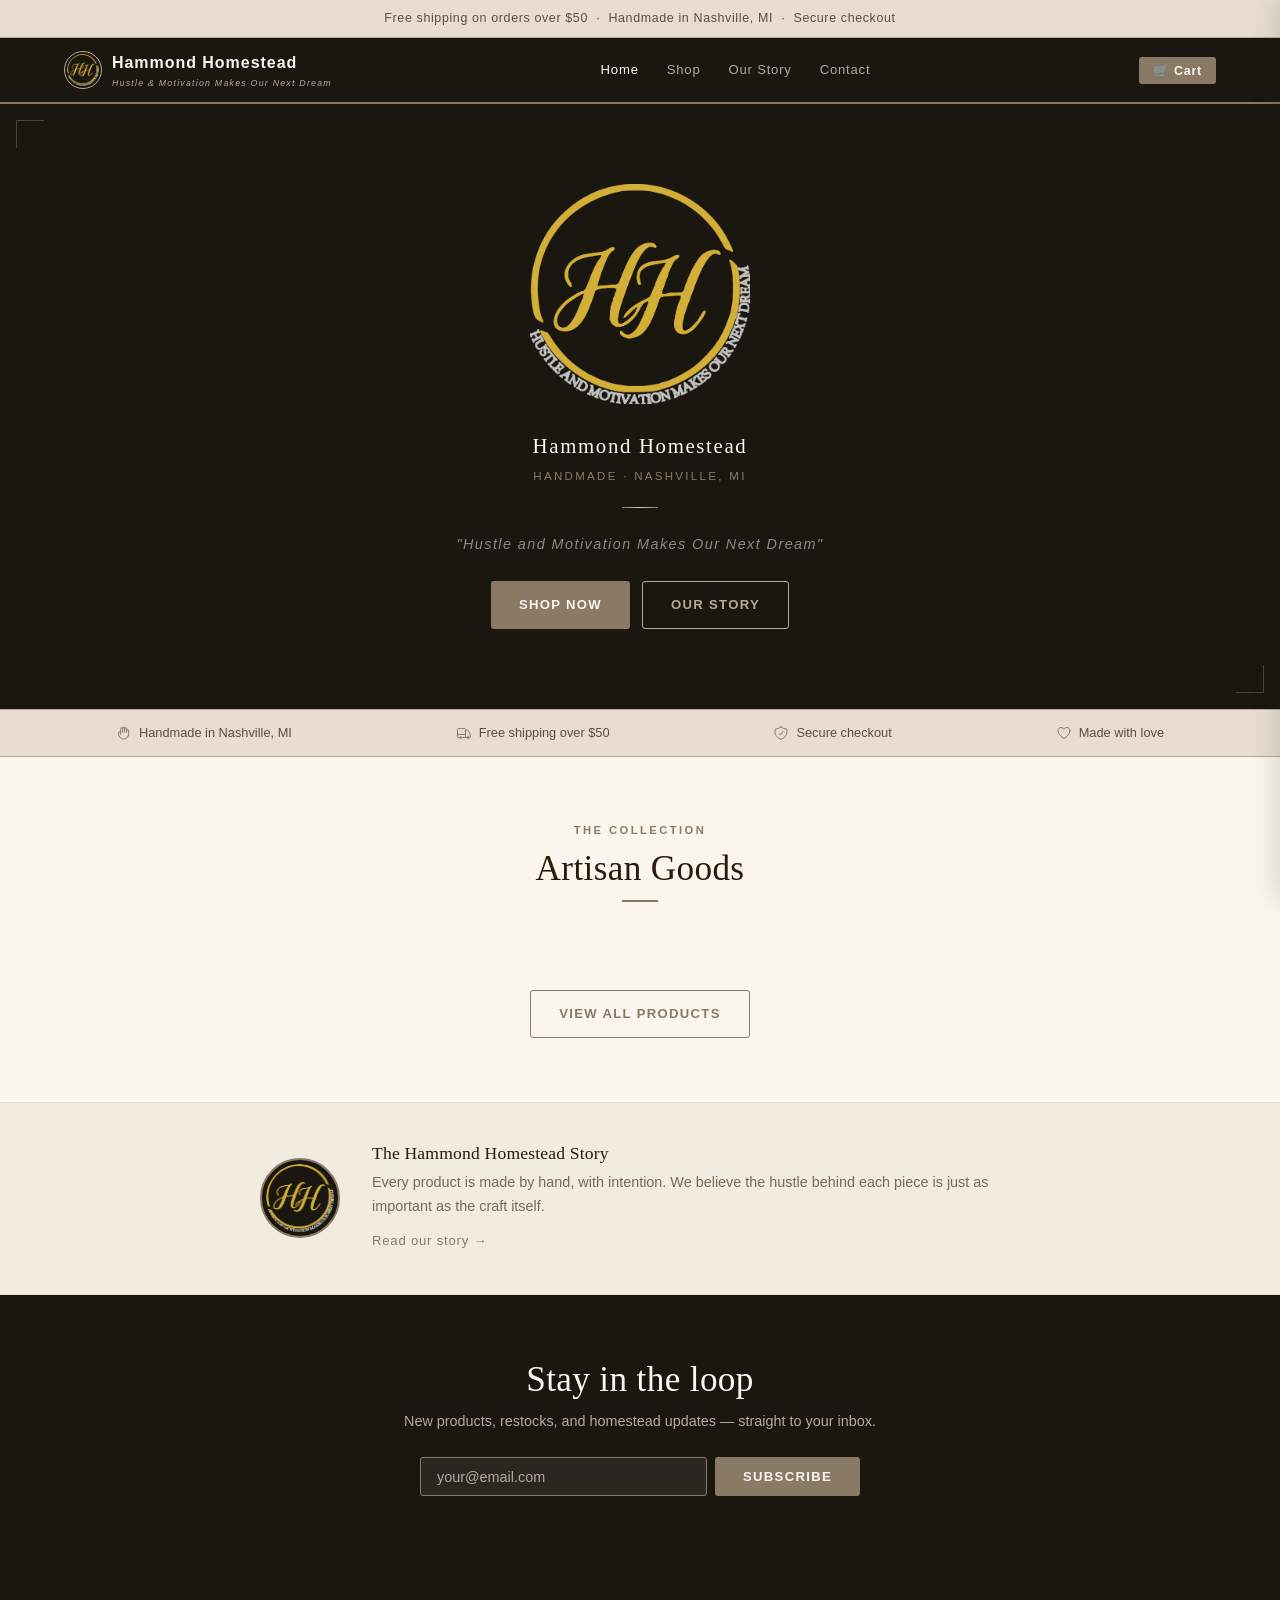
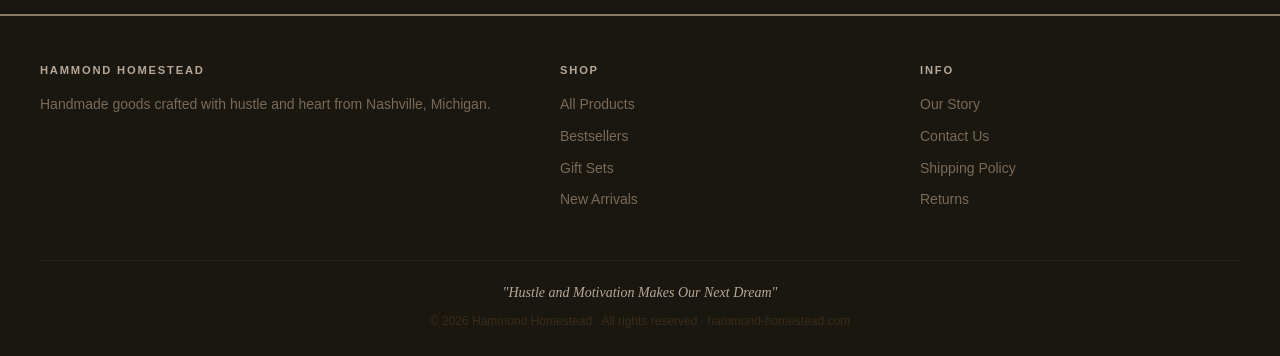
==== commit 683c92b7: "Add files via upload" ====
--- a/index.html
+++ b/index.html
@@ -52,12 +52,10 @@
 <!-- HERO -->
 <section class="hero">
   <div class="hero-content">
-    <div style="position:relative;display:inline-block;margin-bottom:24px;">
-      <div style="width:200px;height:200px;border-radius:50%;border:3px solid #8A7A65;background:#1A1710;display:flex;align-items:center;justify-content:center;margin:0 auto;box-shadow:0 0 0 14px rgba(138,122,101,0.07),0 0 0 28px rgba(138,122,101,0.03);">
-        <img src="images/logo.png" alt="Hammond Homestead" style="width:170px;height:170px;object-fit:contain;border-radius:50%;"
-          onerror="this.style.display='none';this.nextElementSibling.style.display='block'">
-        <span style="display:none;font-size:72px;font-style:italic;font-weight:bold;color:#FAF6EE;font-family:Georgia,serif;">HH</span>
-      </div>
+    <div style="margin-bottom:24px;">
+      <img src="images/logo.png" alt="Hammond Homestead" style="width:220px;height:220px;object-fit:contain;margin:0 auto;display:block;"
+        onerror="this.style.display='none';this.nextElementSibling.style.display='block'">
+      <span style="display:none;font-size:72px;font-style:italic;font-weight:bold;color:#FAF6EE;font-family:Georgia,serif;">HH</span>
     </div>
     <div style="font-size:1.3rem;color:#FAF6EE;font-family:Georgia,serif;letter-spacing:.08em;margin-bottom:4px;">Hammond Homestead</div>
     <div style="font-size:.72rem;color:#8A7A65;font-family:Arial,sans-serif;letter-spacing:.2em;text-transform:uppercase;margin-bottom:20px;">Handmade &middot; Nashville, MI</div>
@@ -185,6 +183,7 @@
 
 <script src="js/app.js"></script>
 <script src="js/enhancements.js"></script>
+<script src="js/custom-order.js"></script>
 <script src="js/footer-social.js"></script>
 <script>
   loadProducts('featured-products', 4);
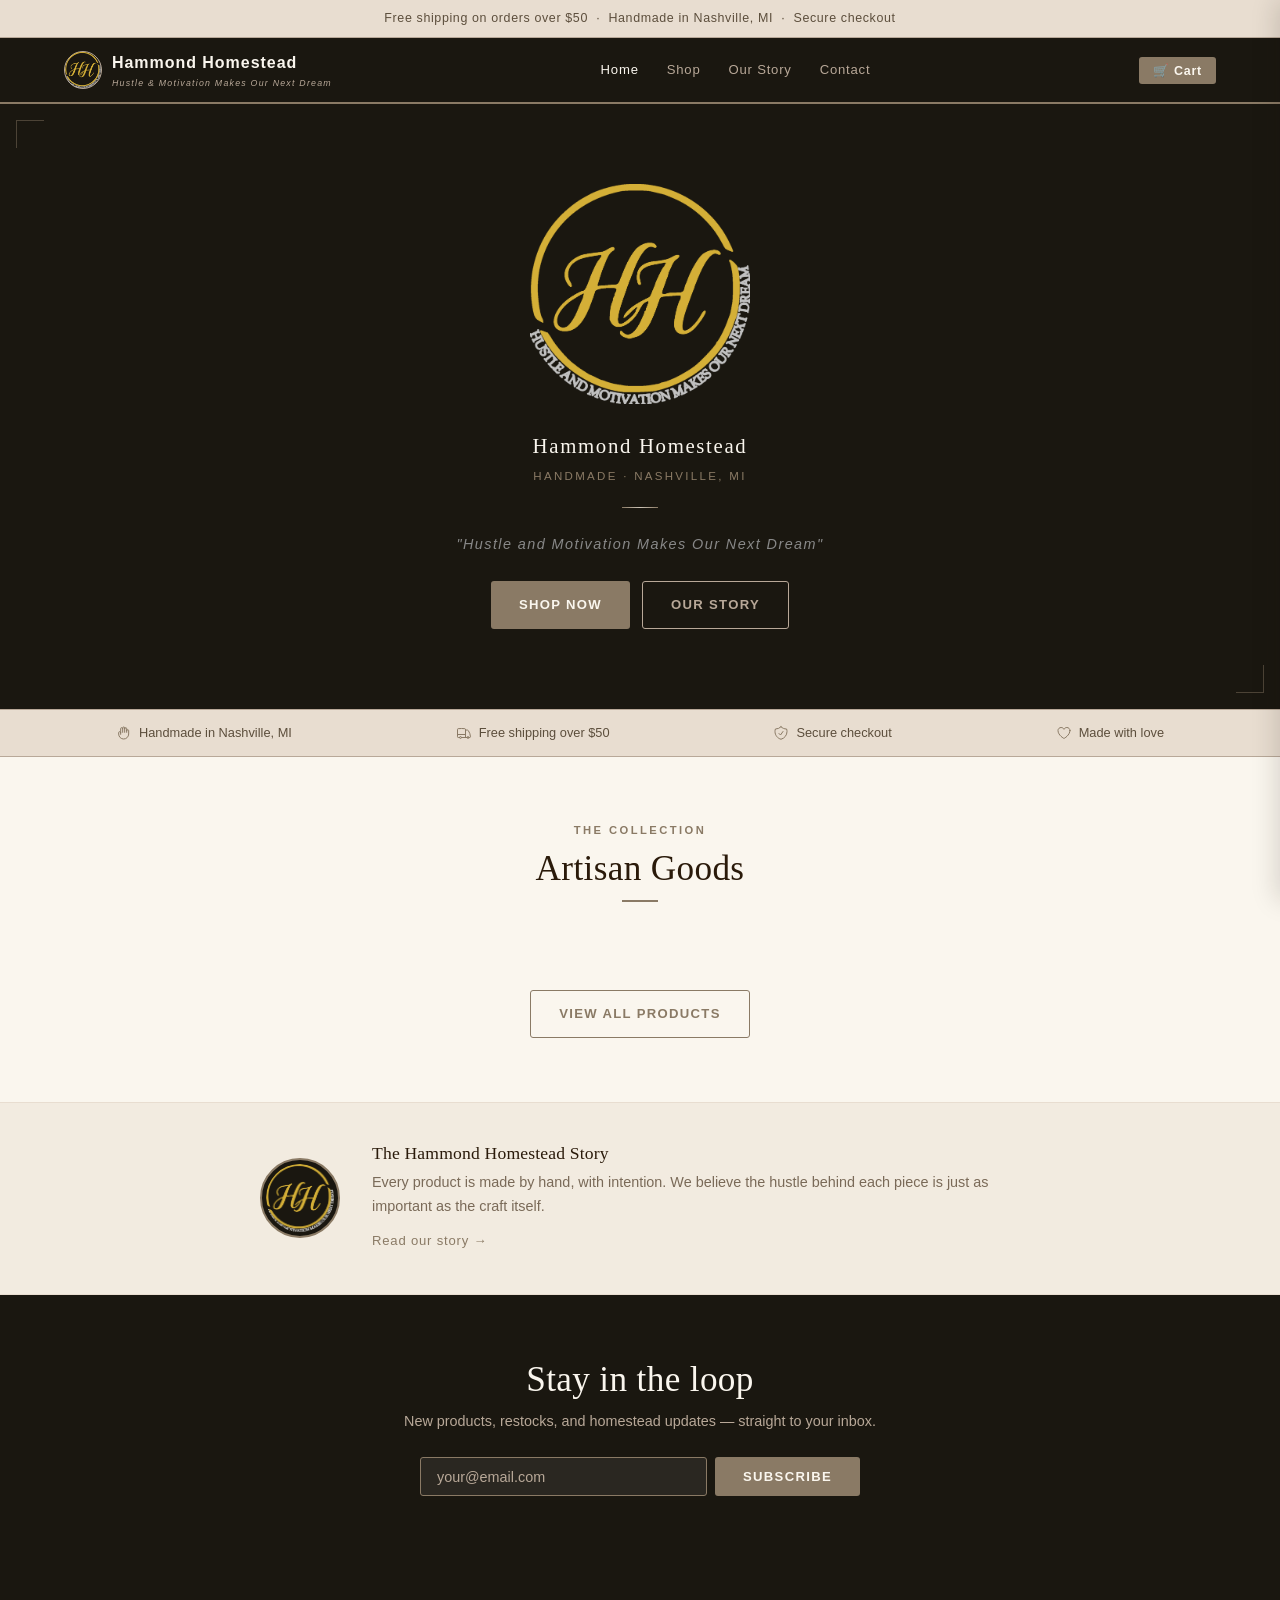
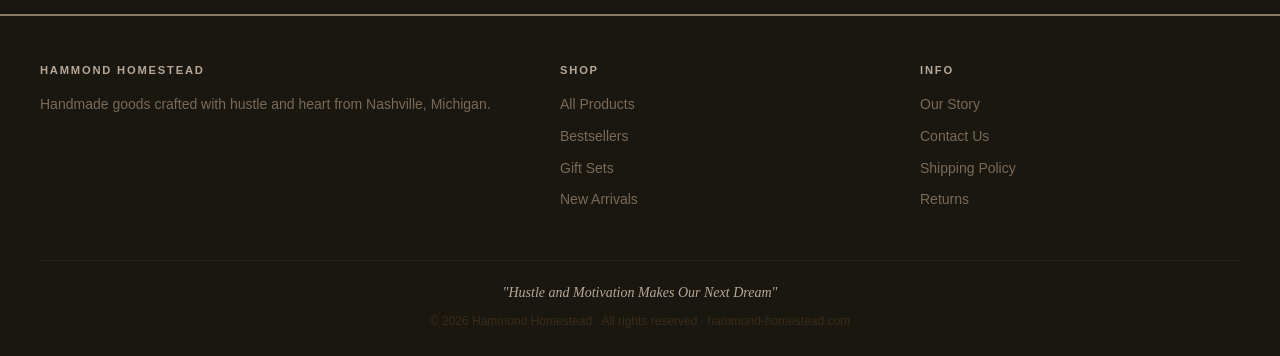
==== commit 38396afb: "Add files via upload" ====
--- a/index.html
+++ b/index.html
@@ -20,7 +20,7 @@
   <div class="container header-inner">
     <a href="index.html" class="header-logo">
       <div class="header-logo-ring">
-        <img src="images/logo.png" alt="HH" onerror="this.style.display='none';this.nextElementSibling.style.display='block'">
+        <img src="images/logo.png" alt="Hammond Homestead" style="width:38px;height:38px;object-fit:contain;" onerror="this.style.display='none';this.nextElementSibling.style.display='block'">
         <span style="display:none;">HH</span>
       </div>
       <div class="header-logo-text">
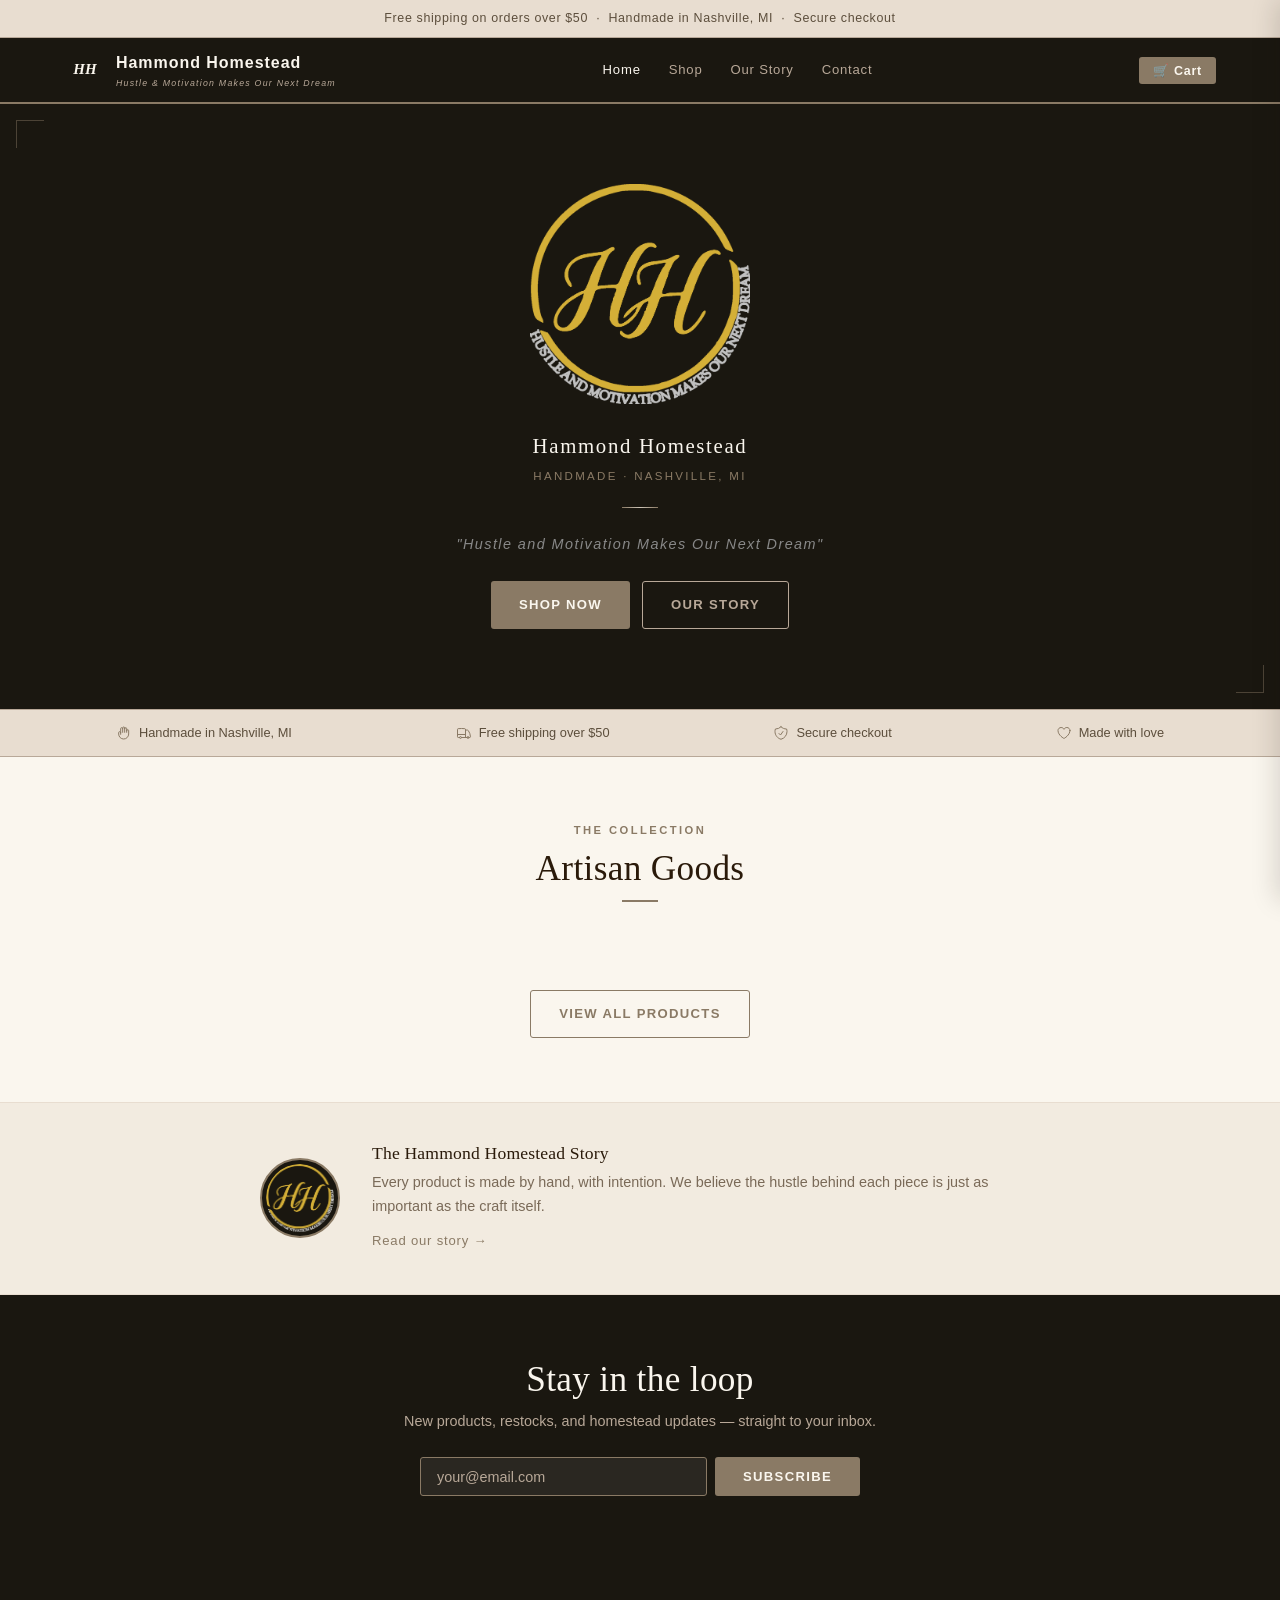
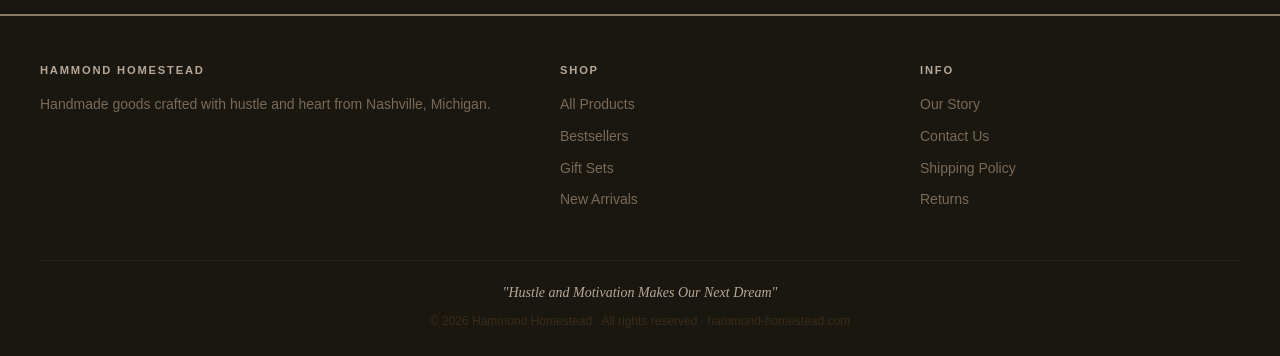
==== commit de0c7667: "Add files via upload" ====
--- a/index.html
+++ b/index.html
@@ -19,10 +19,7 @@
 <header class="site-header">
   <div class="container header-inner">
     <a href="index.html" class="header-logo">
-      <div class="header-logo-ring">
-        <img src="images/logo.png" alt="Hammond Homestead" style="width:38px;height:38px;object-fit:contain;" onerror="this.style.display='none';this.nextElementSibling.style.display='block'">
-        <span style="display:none;">HH</span>
-      </div>
+      <div class="header-logo-ring"><span>HH</span></div>
       <div class="header-logo-text">
         Hammond Homestead
         <small>Hustle &amp; Motivation Makes Our Next Dream</small>
--- a/css/style.css
+++ b/css/style.css
@@ -187,9 +187,7 @@
   text-decoration: none;
 }
 .header-logo-ring {
-  width: 38px; height: 38px;
-  border-radius: 50%;
-  border: 1.5px solid var(--taupe-light);
+  width: 42px; height: 42px;
   display: flex; align-items: center; justify-content: center;
   flex-shrink: 0;
 }
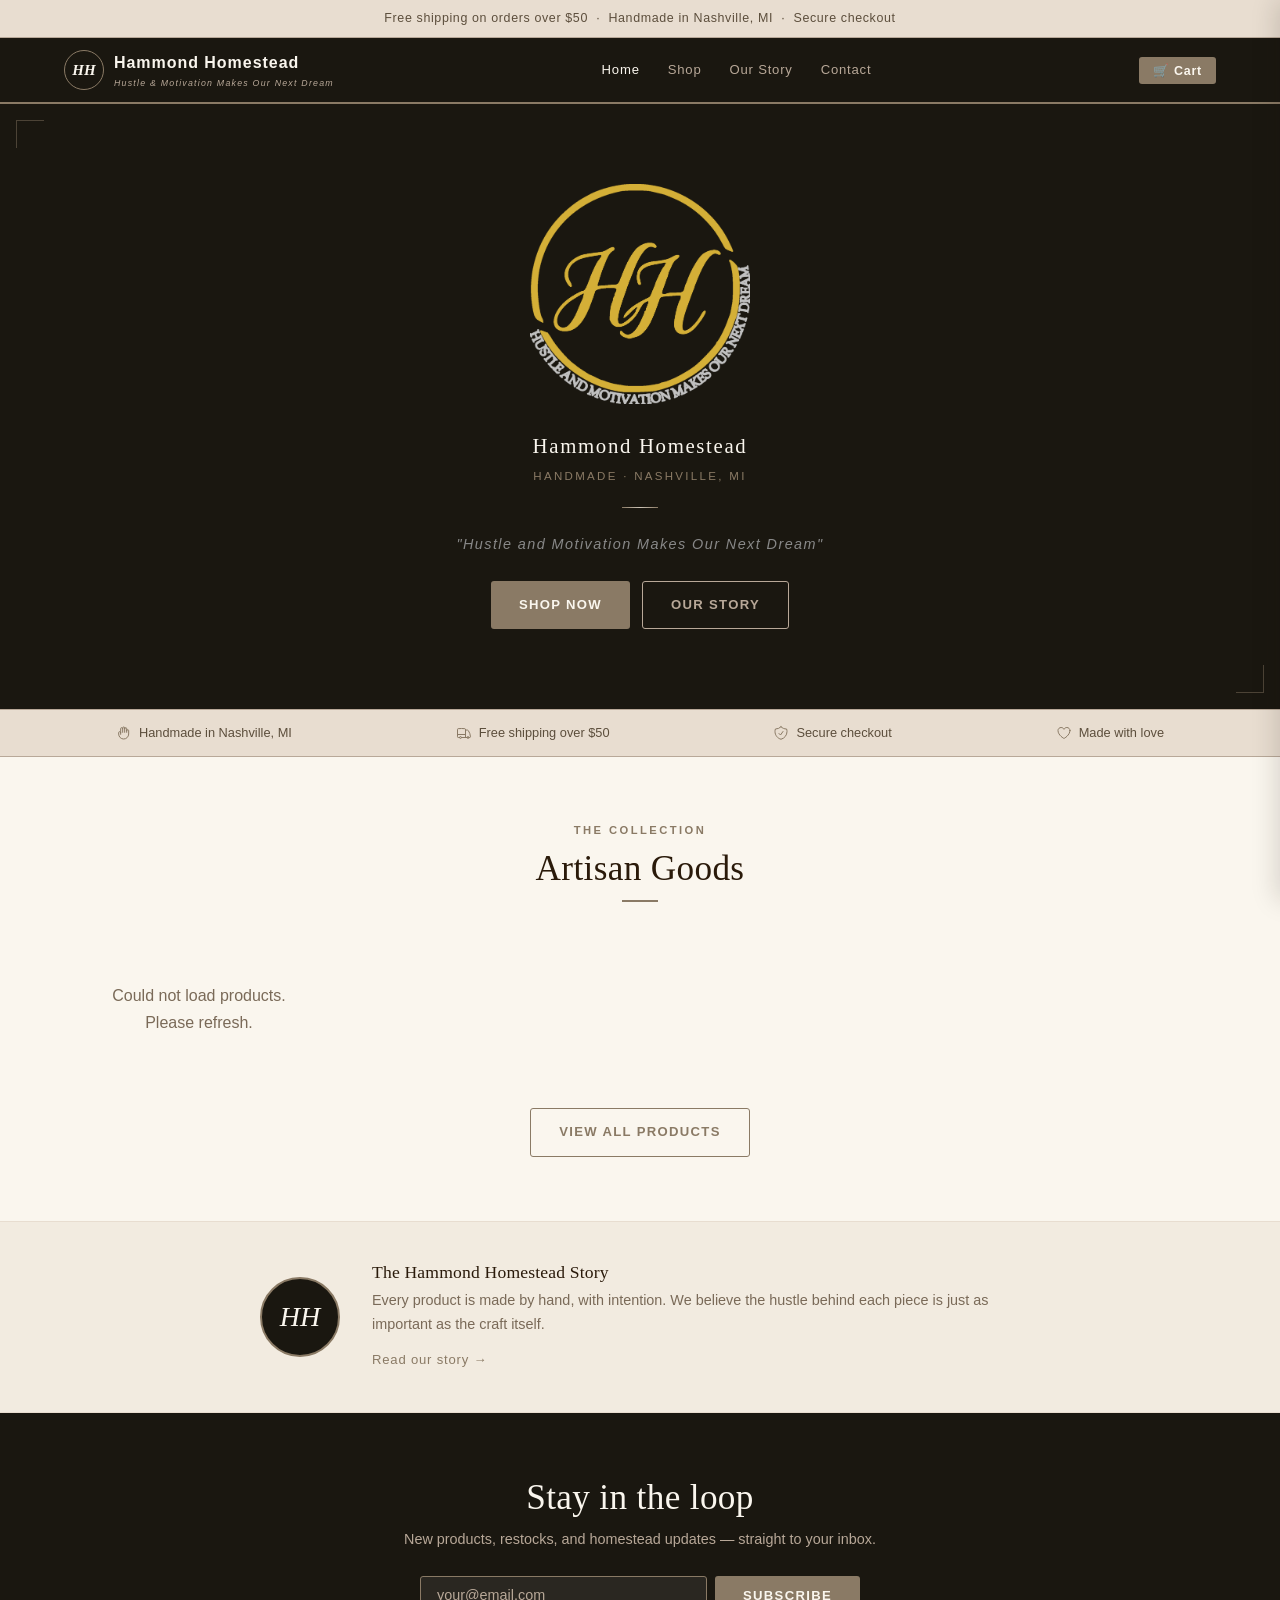
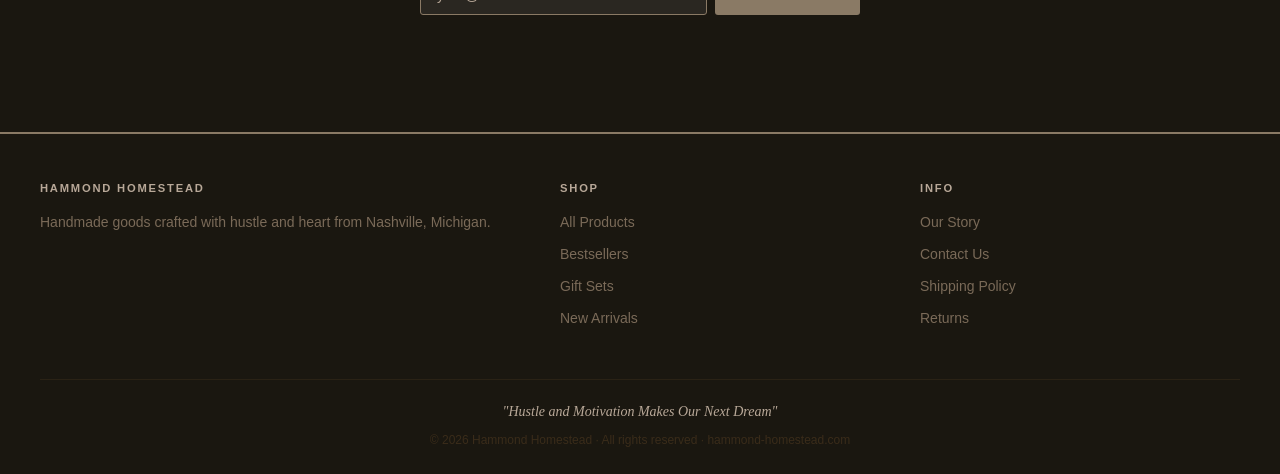
==== commit 6a7469ec: "Add files via upload" ====
--- a/index.html
+++ b/index.html
@@ -105,10 +105,7 @@
 <!-- STORY BAND -->
 <div class="story-band">
   <div class="story-band-inner">
-    <div class="story-seal">
-      <img src="images/logo.png" alt="HH" onerror="this.style.display='none';this.nextElementSibling.style.display='block'">
-      <span style="display:none;">HH</span>
-    </div>
+    <div class="story-seal"><span class="story-hh">HH</span></div>
     <div class="story-text">
       <h3>The Hammond Homestead Story</h3>
       <p>Every product is made by hand, with intention. We believe the hustle behind each piece is just as important as the craft itself.</p>
--- a/css/style.css
+++ b/css/style.css
@@ -187,9 +187,20 @@
   text-decoration: none;
 }
 .header-logo-ring {
-  width: 42px; height: 42px;
+  width: 40px; height: 40px;
+  border-radius: 50%;
+  border: 1.5px solid var(--taupe);
   display: flex; align-items: center; justify-content: center;
   flex-shrink: 0;
+  background: transparent;
+}
+.header-logo-ring span {
+  font-size: 1rem;
+  font-style: italic;
+  font-weight: bold;
+  color: var(--taupe-light);
+  font-family: Georgia, serif;
+  line-height: 1;
 }
 .header-logo-ring img {
   width: 32px; height: 32px;
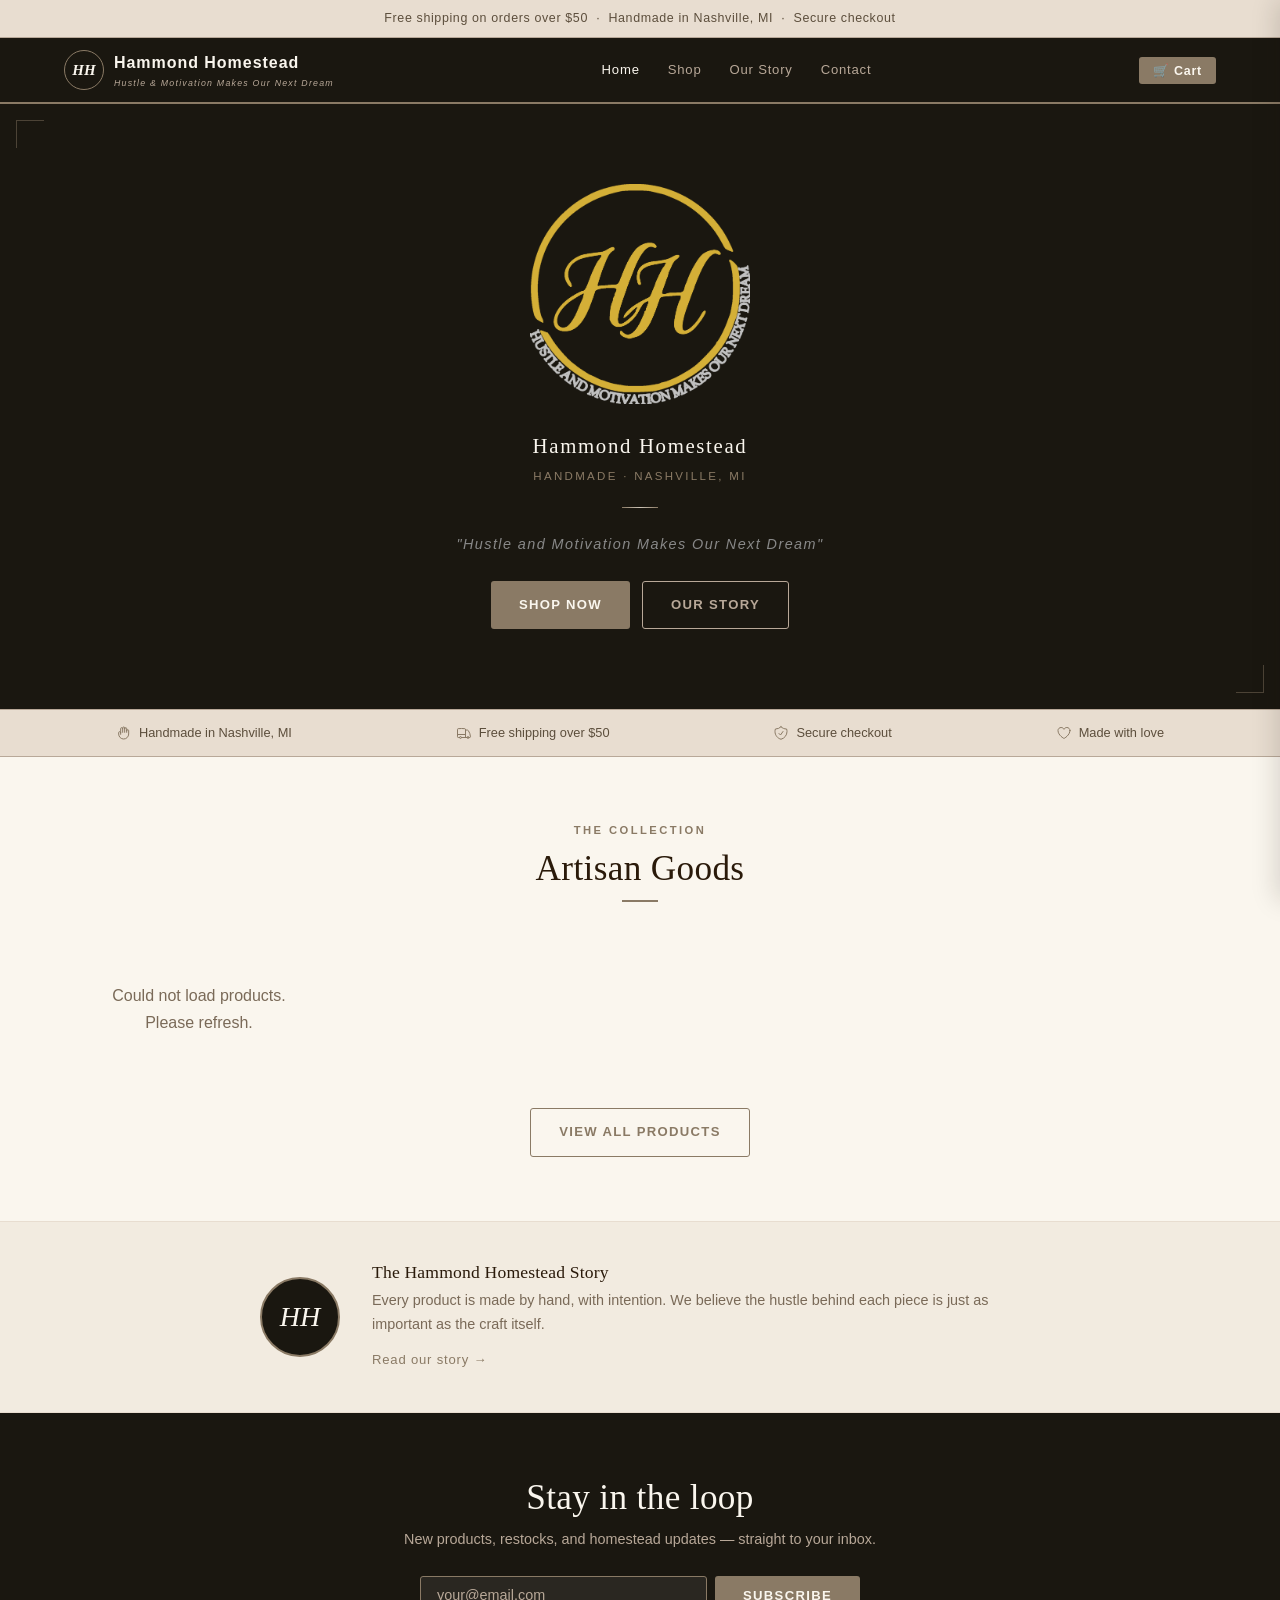
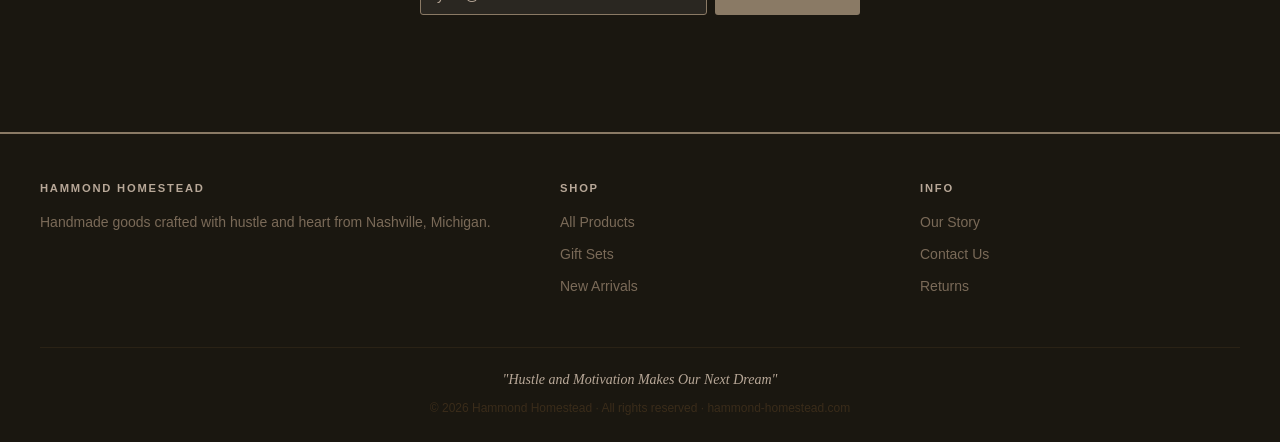
==== commit 2baccb41: "Add files via upload" ====
--- a/index.html
+++ b/index.html
@@ -157,7 +157,6 @@
     <div class="footer-col">
       <h4>Shop</h4>
       <a href="shop.html">All Products</a>
-      <a href="shop.html">Bestsellers</a>
       <a href="shop.html">Gift Sets</a>
       <a href="shop.html">New Arrivals</a>
     </div>
@@ -165,7 +164,6 @@
       <h4>Info</h4>
       <a href="story.html">Our Story</a>
       <a href="contact.html">Contact Us</a>
-      <a href="shipping.html">Shipping Policy</a>
       <a href="returns.html">Returns</a>
     </div>
   </div>
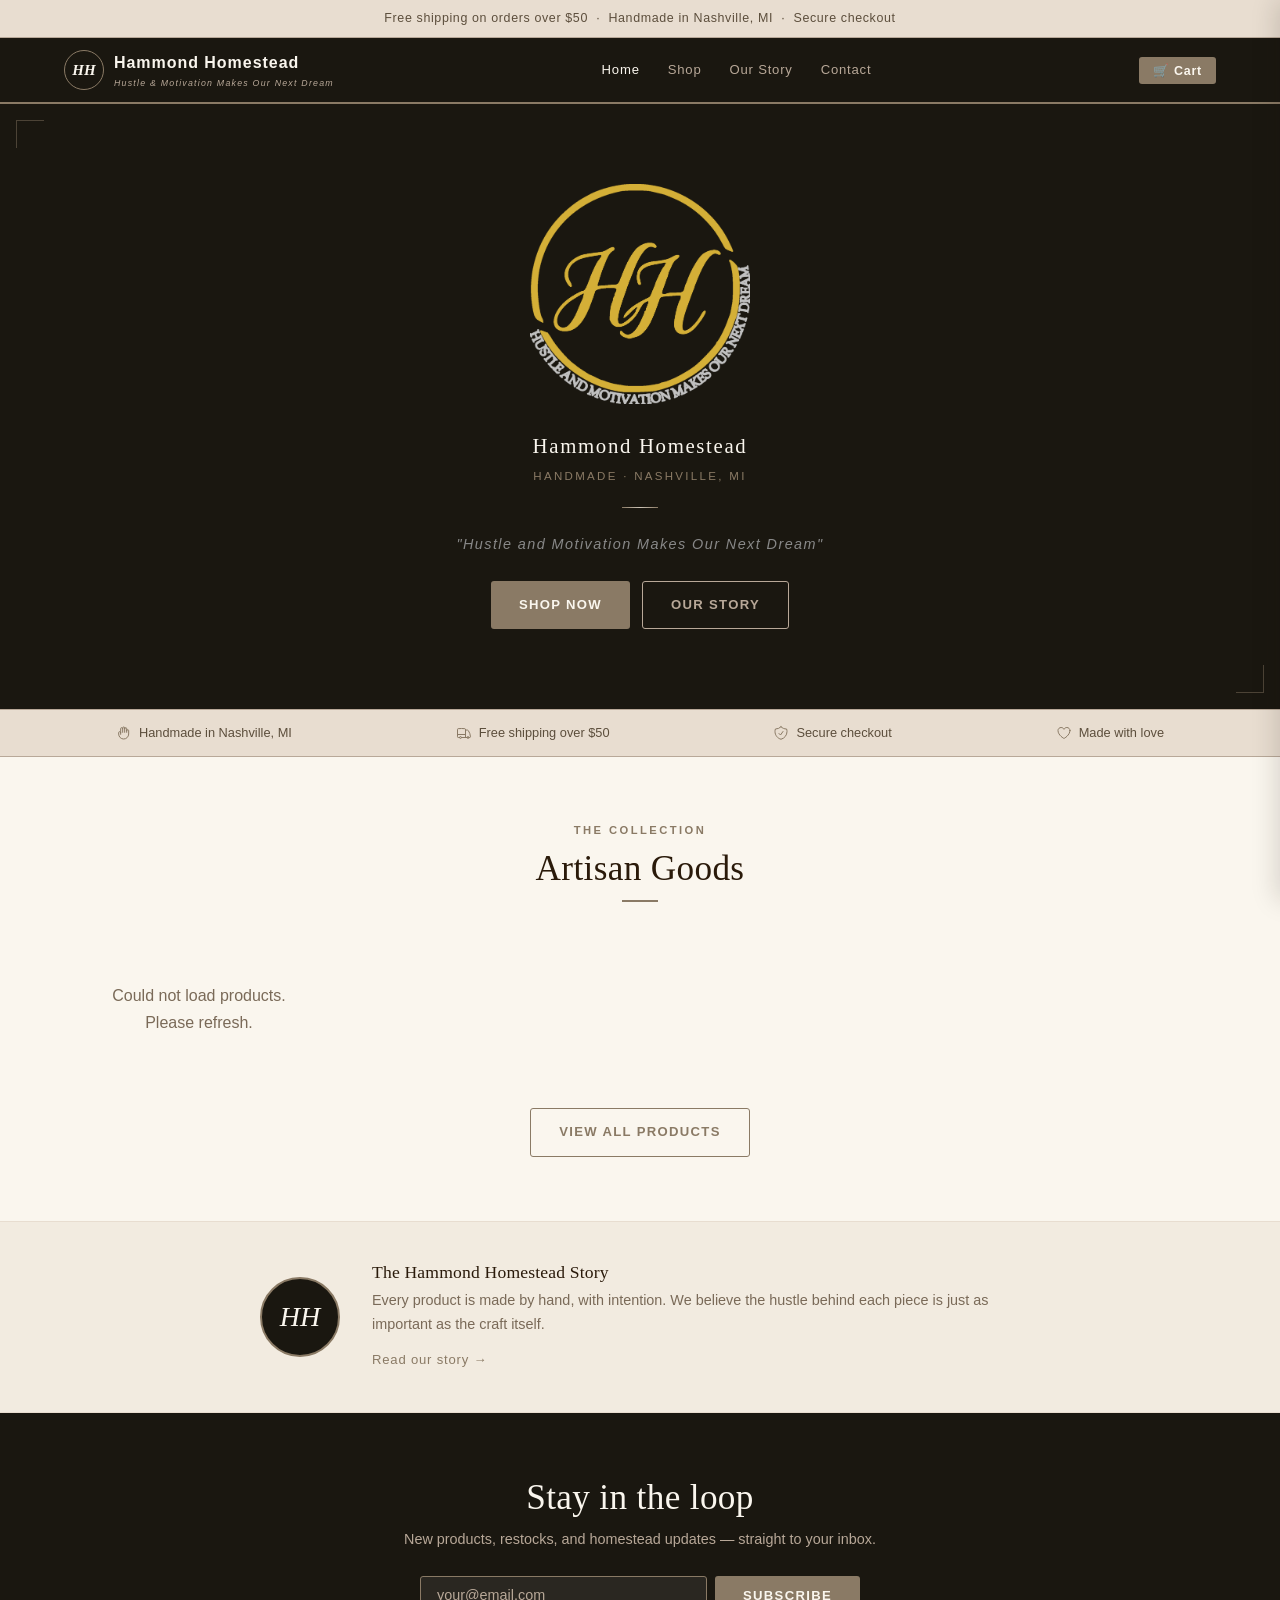
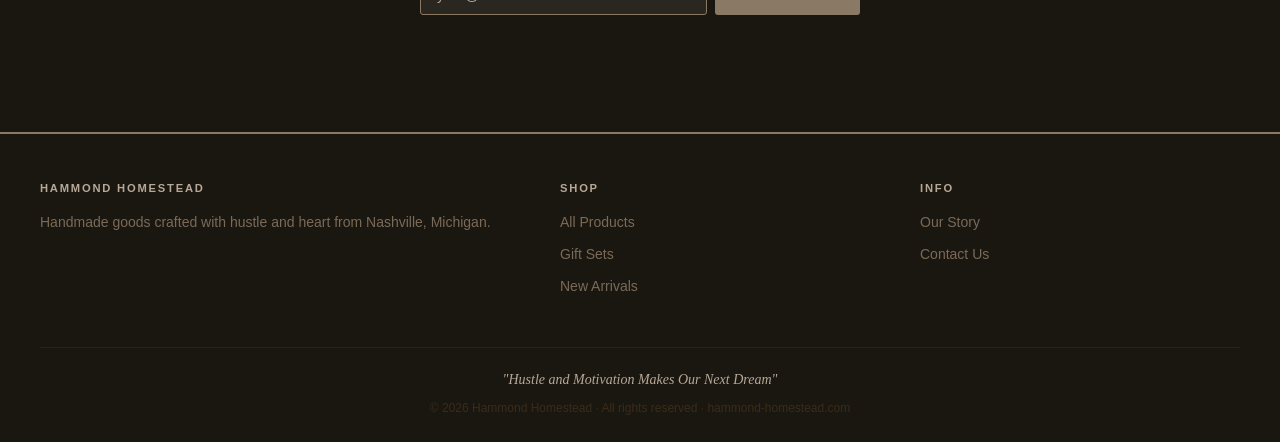
==== commit 3c6bc4c8: "Add files via upload" ====
--- a/index.html
+++ b/index.html
@@ -164,8 +164,7 @@
       <h4>Info</h4>
       <a href="story.html">Our Story</a>
       <a href="contact.html">Contact Us</a>
-      <a href="returns.html">Returns</a>
-    </div>
+      </div>
   </div>
   <div class="footer-bottom">
     <p class="footer-slogan">"Hustle and Motivation Makes Our Next Dream"</p>
